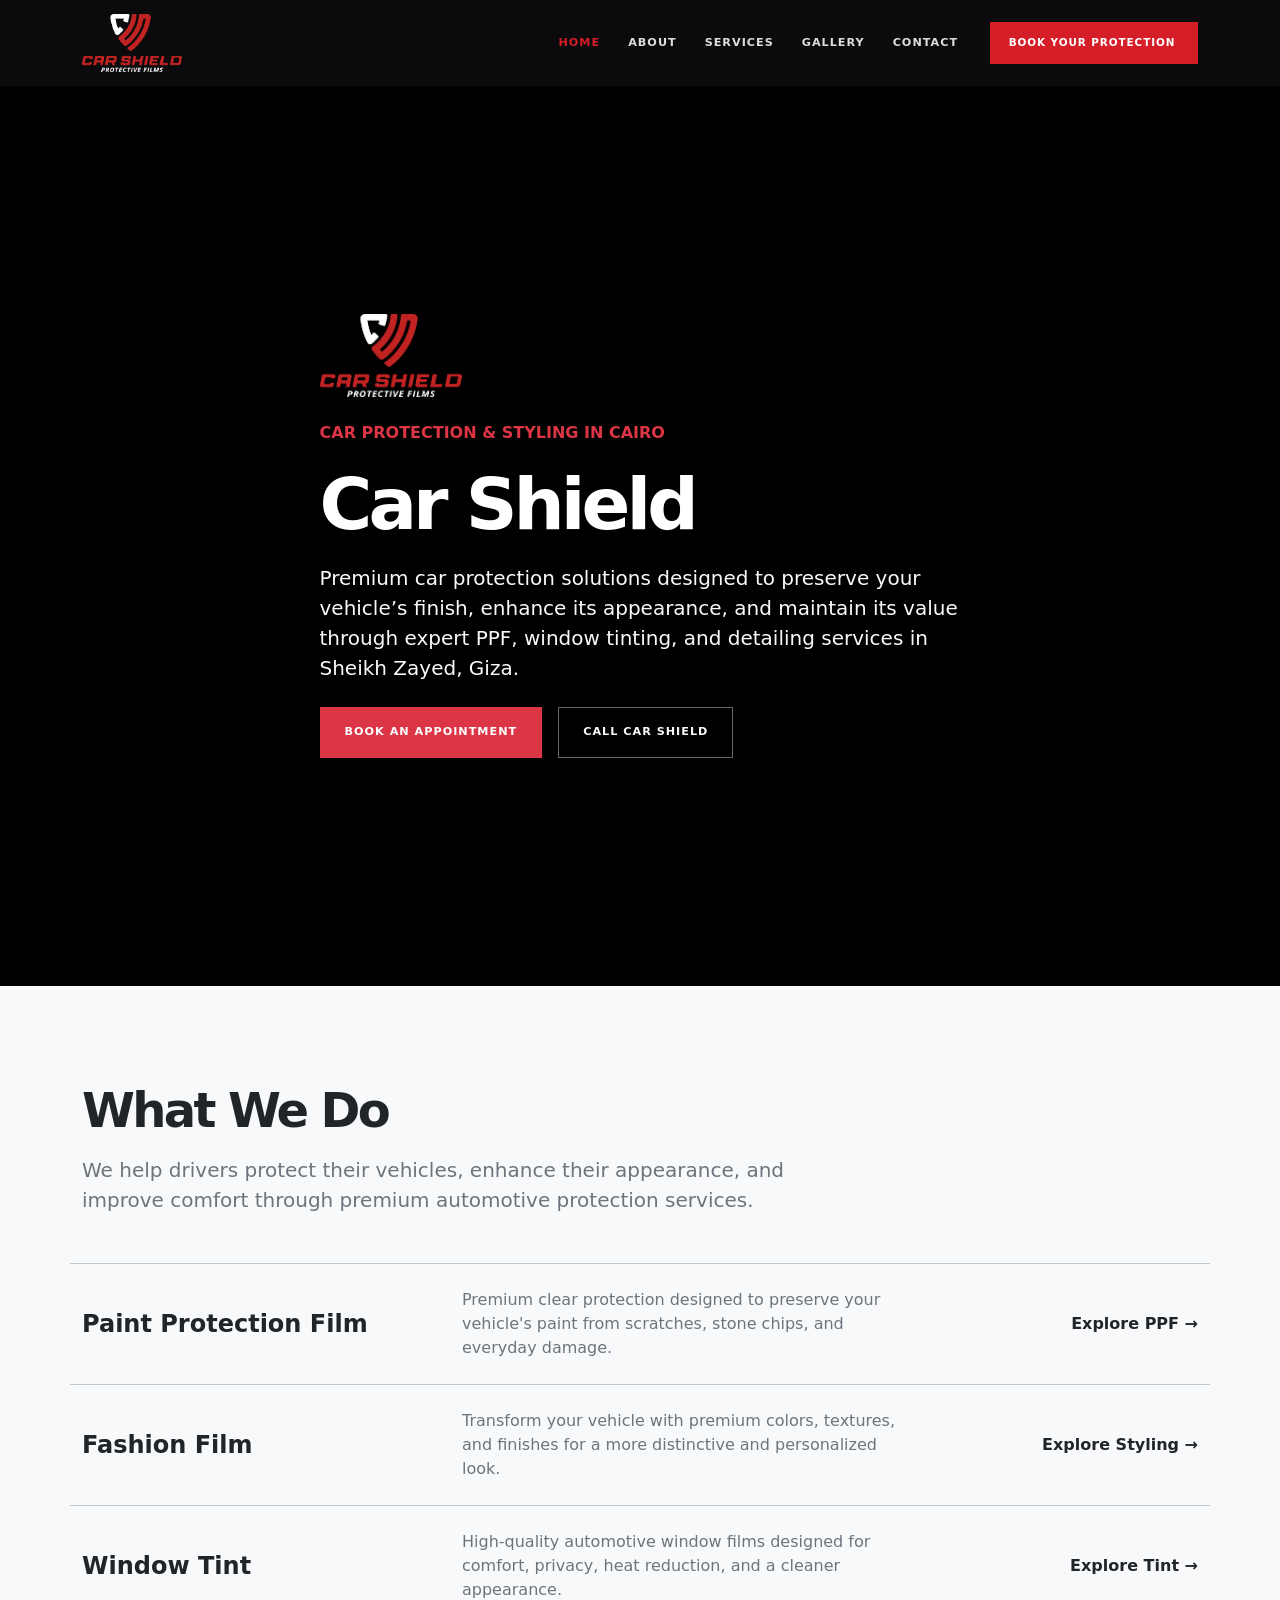
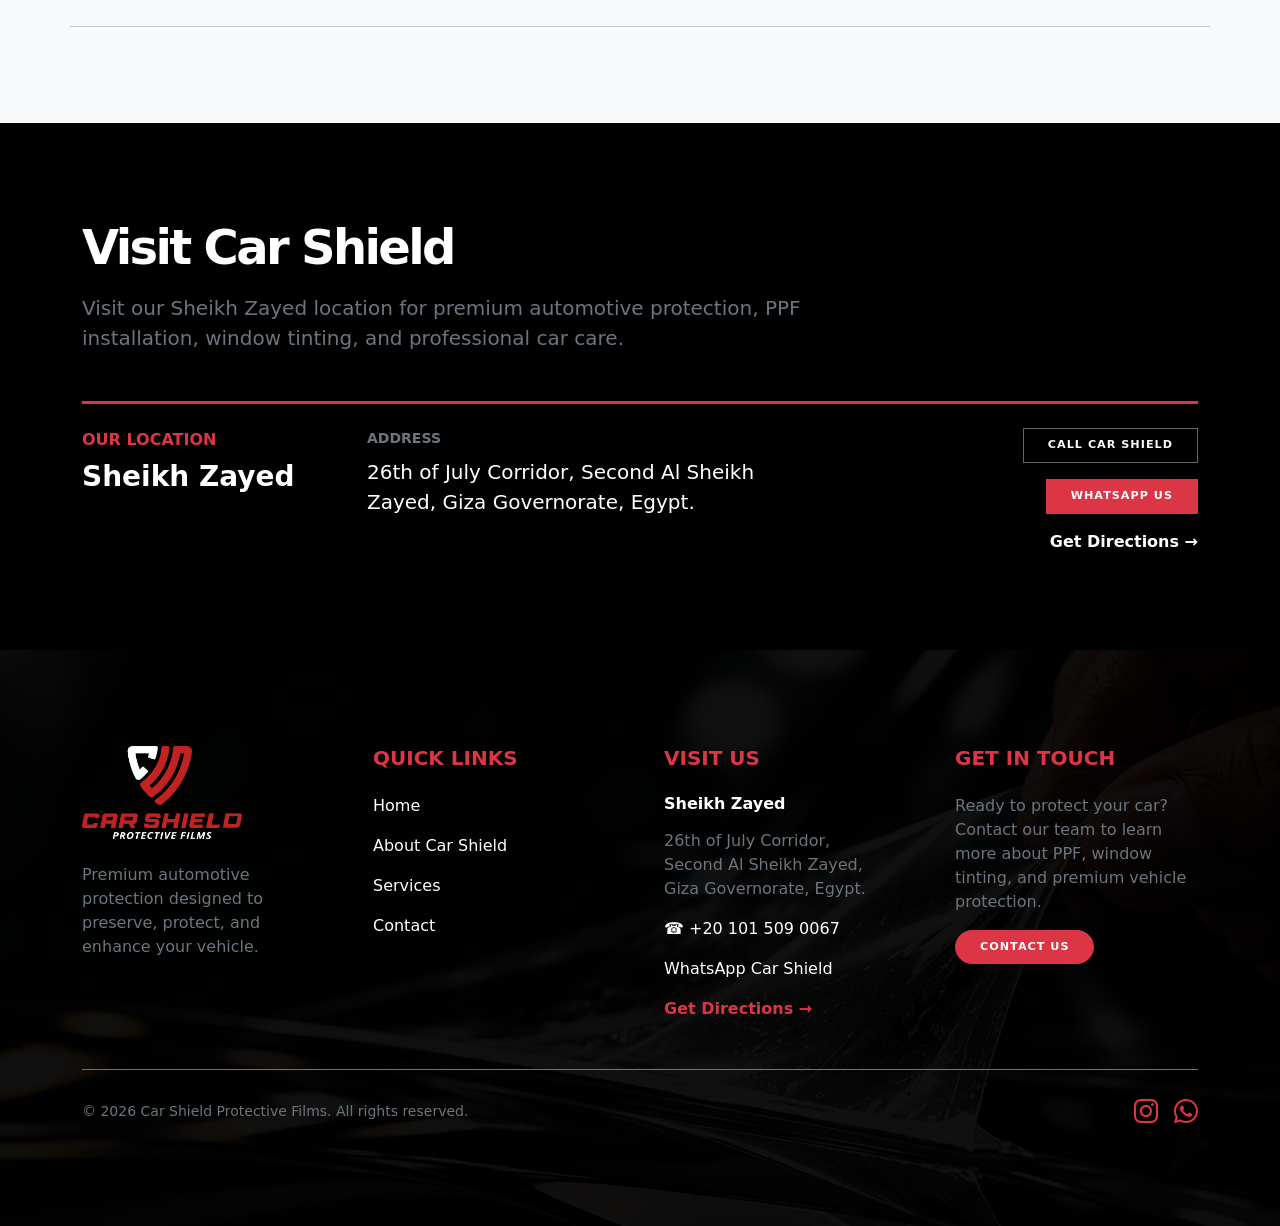
==== About.html @ 003d4e94 "nav bar edit" ====
<!doctype html>
<html lang="en">

<head>
  <meta charset="UTF-8" />
  <meta name="viewport" content="width=device-width, initial-scale=1.0" />
  <title>Document</title>
  <link href="https://cdn.jsdelivr.net/npm/bootstrap@5.3.8/dist/css/bootstrap.min.css" rel="stylesheet"
    integrity="sha384-sRIl4kxILFvY47J16cr9ZwB07vP4J8+LH7qKQnuqkuIAvNWLzeN8tE5YBujZqJLB" crossorigin="anonymous" />
  <link rel="stylesheet" href="https://cdn.jsdelivr.net/npm/bootstrap-icons@1.11.3/font/bootstrap-icons.min.css" />
  <link rel="stylesheet" href="index.css" />
</head>

<body id="top">
  <header id="siteHeader" class="site-header sticky-top">
    <nav class="navbar navbar-expand-lg navbar-dark" data-bs-theme="dark">
      <div class="container">
        <a class="navbar-brand" href="./index.html"><img src="./assets/Logo/Vertical/PNG/Logo Main Color 1200px.png"
            alt="Car Shield" /></a>
        <button class="navbar-toggler border-0 shadow-none" type="button" data-bs-toggle="collapse"
          data-bs-target="#nav">
          <span class="navbar-toggler-icon"></span>
        </button>
        <div class="collapse navbar-collapse" id="nav">
          <ul class="navbar-nav ms-auto align-items-lg-center gap-lg-1">
            <li class="nav-item">
              <a class="nav-link active" href="./index.html">Home</a>
            </li>
            <li class="nav-item">
              <a class="nav-link" href="./About.html">About</a>
            </li>
            <li class="nav-item">
              <a class="nav-link" href="./services.html">Services</a>
            </li>
            <li class="nav-item">
              <a class="nav-link" href="./gallery.html">Gallery</a>
            </li>
            <li class="nav-item">
              <a class="nav-link" href="./contact.html">Contact</a>
            </li>
            <li class="nav-item ms-lg-3 mt-3 mt-lg-0">
              <a class="btn btn-brand btn-sm" href="#contact">Book Your Protection
                <i class="fa-solid fa-arrow-right ms-1"></i></a>
            </li>
          </ul>
        </div>
      </div>
    </nav>
  </header>
  <section class="bg-black text-white min-vh-100 d-flex align-items-center py-5">
    <div class="container py-5">
      <div class="row justify-content-center">
        <div class="col-12 col-md-10 col-lg-8 col-xl-7">
          <!-- Logo -->
          <div class="row mb-4">
            <div class="col-5 col-sm-4 col-md-3">
              <img src="./assets/Logo/Vertical/PNG/Logo Main Color 1200px.png" alt="Car Shield Logo"
                class="img-fluid" />
            </div>
          </div>

          <!-- Small Title -->
          <p class="text-danger fw-bold text-uppercase mb-3">
            Car Protection & Styling in Cairo
          </p>

          <!-- Main Title -->
          <h1 class="display-2 fw-bold mb-3">Car Shield</h1>

          <!-- Description -->
          <p class="fs-5 text-light mb-4">
            Premium car protection solutions designed to preserve your
            vehicle’s finish, enhance its appearance, and maintain its value
            through expert PPF, window tinting, and detailing services in
            Sheikh Zayed, Giza.
          </p>

          <!-- Buttons -->
          <div class="d-flex flex-column flex-sm-row gap-3">
            <a href="#contact" class="btn btn-danger btn-lg fw-bold px-4 py-3">
              Book an appointment
            </a>

            <a href="tel:+201015090067" class="btn btn-outline-light btn-lg fw-bold px-4 py-3">
              Call Car Shield
            </a>
          </div>
        </div>
      </div>
    </div>
  </section>
  <section id="services" class="bg-light text-dark py-5">
    <div class="container py-5">
      <!-- Section Heading -->
      <div class="row mb-5">
        <div class="col-lg-8">
          <h2 class="display-5 fw-semibold mb-3">What We Do</h2>

          <p class="fs-5 text-secondary mb-0">
            We help drivers protect their vehicles, enhance their appearance,
            and improve comfort through premium automotive protection
            services.
          </p>
        </div>
      </div>

      <!-- Paint Protection Film -->
      <div class="row align-items-center py-4 border-top border-secondary-subtle">
        <div class="col-md-4 mb-3 mb-md-0">
          <h4 class="fw-bold mb-0">Paint Protection Film</h4>
        </div>

        <div class="col-md-5 mb-3 mb-md-0">
          <p class="text-secondary mb-0">
            Premium clear protection designed to preserve your vehicle's paint
            from scratches, stone chips, and everyday damage.
          </p>
        </div>

        <div class="col-md-3 text-md-end">
          <a href="#ppf" class="text-dark fw-bold text-decoration-none">
            Explore PPF →
          </a>
        </div>
      </div>

      <!-- Fashion Film -->
      <div class="row align-items-center py-4 border-top border-secondary-subtle">
        <div class="col-md-4 mb-3 mb-md-0">
          <h4 class="fw-bold mb-0">Fashion Film</h4>
        </div>

        <div class="col-md-5 mb-3 mb-md-0">
          <p class="text-secondary mb-0">
            Transform your vehicle with premium colors, textures, and finishes
            for a more distinctive and personalized look.
          </p>
        </div>

        <div class="col-md-3 text-md-end">
          <a href="#fashion-film" class="text-dark fw-bold text-decoration-none">
            Explore Styling →
          </a>
        </div>
      </div>

      <!-- Window Tint -->
      <div class="row align-items-center py-4 border-top border-bottom border-secondary-subtle">
        <div class="col-md-4 mb-3 mb-md-0">
          <h4 class="fw-bold mb-0">Window Tint</h4>
        </div>

        <div class="col-md-5 mb-3 mb-md-0">
          <p class="text-secondary mb-0">
            High-quality automotive window films designed for comfort,
            privacy, heat reduction, and a cleaner appearance.
          </p>
        </div>

        <div class="col-md-3 text-md-end">
          <a href="#window-tint" class="text-dark fw-bold text-decoration-none">
            Explore Tint →
          </a>
        </div>
      </div>
    </div>
  </section>
  <section id="contact" class="bg-black text-white py-5">
    <div class="container py-5">
      <!-- Heading -->
      <div class="row mb-5">
        <div class="col-lg-8">
          <h2 class="display-5 fw-semibold mb-3">Visit Car Shield</h2>

          <p class="fs-5 text-secondary mb-0">
            Visit our Sheikh Zayed location for premium automotive protection,
            PPF installation, window tinting, and professional car care.
          </p>
        </div>
      </div>

      <!-- Branch -->
      <div class="row">
        <div class="col-12">
          <div class="border-top border-danger border-3 pt-4">
            <div class="row align-items-start">
              <!-- Branch Name -->
              <div class="col-lg-3 mb-4 mb-lg-0">
                <p class="text-danger fw-bold text-uppercase mb-2">
                  Our Location
                </p>

                <h3 class="fw-semibold">Sheikh Zayed</h3>
              </div>

              <!-- Address -->
              <div class="col-lg-5 mb-4 mb-lg-0">
                <p class="text-secondary text-uppercase fw-bold small mb-2">
                  Address
                </p>

                <p class="fs-5 mb-0">
                  26th of July Corridor, Second Al Sheikh Zayed, Giza
                  Governorate, Egypt.
                </p>
              </div>

              <!-- Contact -->
              <div class="col-lg-4">
                <div class="d-flex flex-column align-items-start align-items-lg-end gap-3">
                  <!-- Call -->
                  <a href="tel:+201015090067" class="btn btn-outline-light rounded-0 px-4 py-2">
                    Call Car Shield
                  </a>

                  <!-- WhatsApp -->
                  <a href="https://wa.me/201015090067" target="_blank" rel="noopener"
                    class="btn btn-danger rounded-0 px-4 py-2">
                    WhatsApp Us
                  </a>

                  <!-- Directions -->
                  <a href="https://www.google.com/maps/search/?api=1&query=Car+Shield+Sheikh+Zayed+Giza" target="_blank"
                    rel="noopener" class="text-white fw-semibold text-decoration-none">
                    Get Directions →
                  </a>
                </div>
              </div>
            </div>
          </div>
        </div>
      </div>
    </div>
  </section>
  <script src="https://cdn.jsdelivr.net/npm/bootstrap@5.3.8/dist/js/bootstrap.bundle.min.js"
    integrity="sha384-FKyoEForCGlyvwx9Hj09JcYn3nv7wiPVlz7YYwJrWVcXK/BmnVDxM+D2scQbITxI"
    crossorigin="anonymous"></script>
  <footer class="bg-black text-white position-relative overflow-hidden py-5">
    <!-- Background image -->
    <img src="./assets/workFilm.png" alt=""
      class="position-absolute top-0 start-0 w-100 h-100 object-fit-cover opacity-25 z-0" />

    <!-- Dark overlay -->
    <div class="position-absolute top-0 start-0 w-100 h-100 bg-black opacity-75 z-1"></div>

    <div class="container position-relative z-2 py-5">
      <div class="row g-5">
        <!-- Logo -->
        <div class="col-lg-3">
          <img src="./assets/Logo/Vertical/PNG/Logo Main Color 1200px.png" alt="Car Shield" class="img-fluid mb-4"
            width="160" />

          <p class="text-secondary">
            Premium automotive protection designed to preserve, protect, and
            enhance your vehicle.
          </p>
        </div>

        <!-- Quick Links -->
        <div class="col-6 col-lg-3">
          <h5 class="text-danger fw-bold text-uppercase mb-4">Quick Links</h5>

          <div class="d-flex flex-column gap-3">
            <a href="./index.html" class="text-white text-decoration-none">
              Home
            </a>

            <a href="./About.html" class="text-white text-decoration-none">
              About Car Shield
            </a>

            <a href="./services.html" class="text-white text-decoration-none">
              Services
            </a>

            <!-- <a href="#work" class="text-white text-decoration-none">
                Our Work
              </a> -->

            <a href="./contact.html " class="text-white text-decoration-none">
              Contact
            </a>
          </div>
        </div>

        <!-- Branch -->
        <div class="col-6 col-lg-3">
          <h5 class="text-danger fw-bold text-uppercase mb-4">Visit Us</h5>

          <h6 class="fw-bold mb-3">Sheikh Zayed</h6>

          <p class="text-secondary mb-3">
            26th of July Corridor,<br />
            Second Al Sheikh Zayed,<br />
            Giza Governorate, Egypt.
          </p>

          <!-- Call -->
          <a href="tel:+201015090067" class="d-block text-white text-decoration-none mb-3">
            ☎ +20 101 509 0067
          </a>

          <!-- WhatsApp -->
          <a href="https://wa.me/201015090067" target="_blank" rel="noopener"
            class="d-block text-white text-decoration-none mb-3">
            WhatsApp Car Shield
          </a>

          <!-- Directions -->
          <a href="https://www.google.com/maps/search/?api=1&query=Car+Shield+Sheikh+Zayed+Giza" target="_blank"
            rel="noopener" class="text-danger fw-semibold text-decoration-none">
            Get Directions →
          </a>
        </div>

        <!-- Contact -->
        <div class="col-lg-3">
          <h5 class="text-danger fw-bold text-uppercase mb-4">
            Get in Touch
          </h5>

          <p class="text-secondary">
            Ready to protect your car? Contact our team to learn more about
            PPF, window tinting, and premium vehicle protection.
          </p>

          <a href="https://wa.me/201015090067" target="_blank" rel="noopener"
            class="btn btn-danger rounded-pill px-4 py-2 fw-semibold">
            Contact Us
          </a>
        </div>
      </div>

      <!-- Bottom -->
      <div
        class="d-flex flex-column flex-md-row justify-content-between align-items-md-center gap-4 border-top border-secondary mt-5 pt-4">
        <p class="text-secondary mb-0 small">
          © 2026 Car Shield Protective Films. All rights reserved.
        </p>

        <div class="d-flex align-items-center gap-3">
          <!-- Instagram -->
          <a href="https://www.instagram.com/carshield.ppf/" target="_blank" rel="noopener" class="text-danger fs-4"
            aria-label="Car Shield Instagram">
            <i class="bi bi-instagram"></i>
          </a>

          <!-- WhatsApp -->
          <a href="https://wa.me/201015090067" target="_blank" rel="noopener" class="text-danger fs-4"
            aria-label="Car Shield WhatsApp">
            <i class="bi bi-whatsapp"></i>
          </a>
        </div>
      </div>
    </div>
  </footer>
</body>

</html>
---- index.css ----
/* CarShield - Fully Nested Native CSS
   Related child selectors, states, and responsive overrides are nested
   while keeping standalone classes top-level to preserve behavior. */

:root {
  --black: #0b0b0d;
  --ink: #131316;
  --panel: #1b1b1f;
  --red: #d51e28;
  --white: #f7f7f5;
  --muted: #aaa9ad;
  font-family: Montserrat, sans-serif;
}

* {
  box-sizing: border-box;
}

html {
  scroll-behavior: smooth;
}

body {
  background: var(--black);
  color: var(--white);
  overflow-x: hidden;
}

h1,
h2,
h3,
p {
  margin-top: 0;
}

h1,
h2 {
  font-weight: 800;
  letter-spacing: -.055em;
}

h2 {
  font-size: clamp(2.4rem, 4vw, 4.3rem);
  line-height: .98;
}

a {
  text-decoration: none;
}

/* =========================
   Navbar
========================= */
.navbar {
  padding: 1.2rem 0;
  background: linear-gradient(180deg, rgba(0, 0, 0, .72), transparent);

  @media (max-width: 991px) {
    background: #0b0b0de8;
  }
}

.navbar-brand,
.footer-logo {
  img {
    width: 142px;
    height: auto;
  }
}

.nav-link {
  color: #ddd !important;
  font-size: .74rem;
  text-transform: uppercase;
  letter-spacing: .1em;
  font-weight: 700;
  padding: .65rem .85rem !important;

  &:hover,
  &.active {
    color: var(--red) !important;
  }
}

/* =========================
   Premium Compact Navbar
========================= */

.site-header {
  background: #0b0b0d;
  z-index: 1030;
  transition: background 0.35s ease,
              box-shadow 0.35s ease;
}

.site-header .navbar {
  padding: 0.55rem 0;
  background: transparent;
  transition: padding 0.35s ease;
}

/* Navbar Logo Only */
.site-header .navbar-brand img {
  width: 100px;
  height: auto;
  display: block;
  transition: width 0.35s ease;
}

/* Footer Logo */
.footer-logo img {
  width: 142px;
  height: auto;
}

/* Navigation */
.site-header .nav-link {
  color: #ddd !important;
  font-size: 0.7rem;
  font-weight: 700;
  letter-spacing: 0.09em;
  text-transform: uppercase;
  padding: 0.55rem 0.75rem !important;
  transition: color 0.25s ease;
}

.site-header .nav-link:hover,
.site-header .nav-link.active {
  color: var(--red) !important;
}

/* Navbar Button */
.site-header .btn-brand {
  padding: 0.75rem 1.1rem;
  font-size: 0.65rem;
  transition: background 0.3s ease,
              transform 0.3s ease;
}

.site-header .btn-brand:hover {
  transform: translateY(-2px);
}

/* Scrolled Header */
.site-header.scrolled {
  background: rgba(11, 11, 13, 0.94);
  backdrop-filter: blur(14px);
  -webkit-backdrop-filter: blur(14px);
  box-shadow: 0 8px 25px rgba(0, 0, 0, 0.35);
}

.site-header.scrolled .navbar {
  padding: 0.3rem 0;
}

.site-header.scrolled .navbar-brand img {
  width: 80px;
}

/* Mobile */
@media (max-width: 991px) {
  .site-header .navbar {
    padding: 0.5rem 0;
  }

  .site-header .navbar-brand img {
    width: 85px;
  }

  .site-header .navbar-collapse {
    padding: 1rem 0;
  }

  .site-header.scrolled .navbar-brand img {
    width: 75px;
  }
}

@media (prefers-reduced-motion: reduce) {
  .site-header,
  .site-header .navbar,
  .site-header .navbar-brand img,
  .site-header .nav-link,
  .site-header .btn-brand {
    transition: none;
  }
}


/* =========================
   Buttons
========================= */
.btn {
  border-radius: 0;
  text-transform: uppercase;
  letter-spacing: .09em;
  font-size: .7rem;
  font-weight: 800;
  padding: .95rem 1.3rem;
}

.btn-brand {
  background: var(--red);
  color: #fff;
  border: 1px solid var(--red);

  &:hover {
    background: #ef2b35;
    border-color: #ef2b35;
    color: #fff;
  }
}

.btn-outline-light {
  border-color: #666;
}

/* =========================
   Shared section styles
========================= */
.section-pad {
  padding: 8rem 0;

  @media (max-width: 991px) {
    padding: 5rem 0;
  }
}

.eyebrow {
  font-size: .67rem;
  letter-spacing: .18em;
  font-weight: 800;
  text-transform: uppercase;
  color: var(--red);
  display: flex;
  align-items: center;
  gap: .65rem;

  span {
    display: inline-block;
    width: 27px;
    height: 1px;
    background: var(--red);
  }
}

.body-copy,
.section-heading>p {
  color: var(--muted);
  line-height: 1.8;
  font-size: .94rem;
}

.section-dark {
  background: #131316;
}

.section-heading {
  max-width: 620px;
}

.text-link {
  color: var(--red);
  font-size: .7rem;
  text-transform: uppercase;
  letter-spacing: .1em;
  font-weight: 800;
}

/* =========================
   Hero
========================= */
.hero {
  height: min(850px, 100vh);
  min-height: 650px;
  position: relative;
  isolation: isolate;
  background: radial-gradient(ellipse at 74% 48%, #341216 0, #131315 37%, #09090a 72%);
  overflow: hidden;

  &::after {
    content: "";
    position: absolute;
    right: -7%;
    bottom: 10%;
    width: 70%;
    height: 36%;
    border-radius: 48% 52% 12% 14%;
    background: linear-gradient(165deg, transparent 10%, #202025 11% 14%, #080809 15% 40%, #3d1115 41% 44%, #0b0b0c 45%);
    transform: skewX(-8deg);
    z-index: -1;
    box-shadow: 0 30px 75px #000;
  }

  h1 {
    font-size: clamp(3.6rem, 7vw, 7.5rem);
    line-height: .9;
    max-width: 820px;

    em {
      font-family: 'Playfair Display', serif;
      font-weight: 600;
      color: var(--red);
    }

    @media (max-width: 575px) {
      font-size: 3.4rem;
    }
  }

  @media (max-width: 991px) {
    min-height: 690px;
  }
}

.hero-grid {
  position: absolute;
  inset: 0;
  z-index: -2;
  opacity: .22;
  background-image:
    linear-gradient(#333 1px, transparent 1px),
    linear-gradient(90deg, #333 1px, transparent 1px);
  background-size: 70px 70px;
  mask-image: linear-gradient(90deg, #000, transparent 75%);
}

.hero-glow {
  position: absolute;
  width: 600px;
  height: 600px;
  border: 1px solid #612328;
  border-radius: 50%;
  right: 9%;
  top: 14%;
  z-index: -1;
  box-shadow: 0 0 150px #4a131950;
}

.hero-copy {
  max-width: 540px;
  color: #bbb;
  line-height: 1.75;
  font-size: 1rem;
  margin: 1.8rem 0;
}

.hero-proof {
  margin-top: 4.5rem;
  color: #aaa;
  font-size: .65rem;
  letter-spacing: .05em;
  text-transform: uppercase;

  b {
    color: #fff;
    font-size: 1rem;
    margin-right: .25rem;
  }

  @media (max-width: 575px) {
    margin-top: 3rem;
    gap: 1rem !important;

    span {
      width: 100%;
    }
  }
}

.scroll-note {
  position: absolute;
  bottom: 2.5rem;
  left: 5%;
  font-size: .56rem;
  letter-spacing: .18em;
  color: #aaa;
  display: flex;
  align-items: center;
  gap: .8rem;

  span {
    height: 1px;
    width: 40px;
    background: var(--red);
  }

  @media (max-width: 575px) {
    display: none;
  }
}

/* =========================
   About
========================= */
.about {
  background: #f3f1ed;
  color: #141416;

  .body-copy {
    color: #5e5d61;
  }
}

.about-visual {
  height: 450px;
  position: relative;
  overflow: hidden;
  background: linear-gradient(135deg, #2d2d32, #0e0e10 60%);
  box-shadow: 25px 25px 0 var(--red);

  img {
    display: block;
    width: 100%;
    height: 100%;
    object-fit: cover;
    object-position: center 65%;
  }

  &::before,
  &::after {
    content: none !important;
    display: none !important;
    background: none !important;
  }

  @media (max-width: 991px) {
    height: 370px;
  }

  @media (max-width: 575px) {
    height: 290px;
    box-shadow: 12px 12px 0 var(--red);
  }
}

.visual-car {
  position: absolute;
  width: 90%;
  height: 31%;
  bottom: 19%;
  left: 4%;
  border-radius: 55% 50% 20% 24%;
  box-shadow: inset 0 15px 10px #fff2;
}

.quality-card {
  position: absolute;
  right: 1.8rem;
  top: 1.8rem;
  color: white;
  display: flex;
  gap: .75rem;
  align-items: center;
  text-transform: uppercase;
  font-size: .64rem;
  letter-spacing: .1em;

  i {
    font-size: 2rem;
    color: var(--red);
  }

  b {
    font-size: .95rem;
  }
}

.check {
  font-weight: 700;
  font-size: .78rem;

  i {
    color: var(--red);
    margin-right: .45rem;
  }
}

/* =========================
   Services
========================= */
.service-card {
  height: 100%;
  background: #1b1b1f;
  padding: 2rem 1.7rem;
  position: relative;
  border-bottom: 2px solid transparent;
  transition: .3s;

  &:hover {
    transform: translateY(-7px);
    border-color: var(--red);
    background: #202025;
  }

  >i {
    color: var(--red);
    font-size: 1.7rem;
    margin-bottom: 2.7rem;
  }

  h3 {
    font-size: 1.1rem;
    font-weight: 800;
  }

  p {
    color: #aaa;
    font-size: .8rem;
    line-height: 1.75;
  }

  a {
    font-size: .64rem;
    color: #fff;
    text-transform: uppercase;
    letter-spacing: .08em;
    font-weight: 700;

    i {
      color: var(--red);
      margin-left: .35rem;
    }
  }
}

.service-number {
  position: absolute;
  right: 1.4rem;
  top: 1.4rem;
  color: #5c5b60;
  font-size: .65rem;
  letter-spacing: .1em;
}

/* =========================
   Gallery
========================= */
.gallery-grid {
  display: grid;
  grid-template-columns: repeat(12, 1fr);
  grid-auto-rows: 150px;
  gap: 1rem;

  @media (max-width: 991px) {
    grid-auto-rows: 110px;
  }

  @media (max-width: 575px) {
    gap: .6rem;
    grid-auto-rows: 85px;
  }
}

.gallery-item {
  position: relative;
  overflow: hidden;
  background-color: #25252a;
  background-size: cover;
  background-position: center;
  background-repeat: no-repeat;
  transition: .3s;

  &::before {
    content: "";
    position: absolute;
    inset: -15%;
    background:
      linear-gradient(140deg, transparent 35%, #fff2 36% 39%, transparent 40%),
      radial-gradient(ellipse at 70% 70%, #d41f2845, transparent 42%);
    transform: rotate(-8deg);
    transition: .5s;
  }

  &:hover::before {
    transform: scale(1.15) rotate(-8deg);
  }

  >.gallery-content {
    position: absolute;
    inset: auto 1.2rem 1rem;
    z-index: 10;
  }

  img {
    width: 100%;
    height: 100%;
    object-fit: cover;
    object-position: center;
    display: block;
  }

  span {
    font-size: .55rem;
    letter-spacing: .13em;
    color: #ccc;
  }

  h3 {
    font-size: 1rem;
    margin: 0;
    font-weight: 700;
  }
}

.gallery-a {
  grid-column: span 7;
  grid-row: span 4;
  position: relative;
  overflow: hidden;

  .carousel-inner {
    position: relative !important;
    inset: auto !important;
    width: 100%;
    height: 100%;
  }

  .carousel-item {
    width: 100%;
    height: 100%;

    img {
      width: 100%;
      height: 100%;
      object-fit: cover;
      object-position: center;
    }
  }

  .carousel-control-prev,
  .carousel-control-next {
    z-index: 5;
  }

  @media (max-width: 575px) {
    grid-column: span 12;
  }
}

.gallery-b {
  grid-column: span 5;
  grid-row: span 2;
  background-image: linear-gradient(135deg, #0a1119, #31373b 55%, #ad1d26);

  @media (max-width: 575px) {
    grid-column: span 6;
    grid-row: span 2;
  }
}

.gallery-c {
  grid-column: span 5;
  grid-row: span 2;
  background-image: linear-gradient(135deg, #372825, #151518 50%, #030303);

  @media (max-width: 575px) {
    grid-column: span 6;
    grid-row: span 2;
  }
}

.gallery-d {
  grid-column: span 7;
  grid-row: span 1;
  background-image: linear-gradient(135deg, #101820, #111113 57%, #562126);

  @media (max-width: 575px) {
    grid-column: span 12;
  }
}

.gallery-note {
  font-size: .7rem;
  color: #777;
}

.carousel-indicators {
  button {
    width: 22px !important;
    height: 2px !important;
    background: var(--red) !important;
  }
}

/* =========================
   Process
========================= */
.process {
  background: var(--red);

  .eyebrow {
    color: #fff;

    span {
      background: #fff;
    }
  }

  .body-copy {
    color: #ffe8e8;
  }
}

.process-list {
  >div {
    border-bottom: 1px solid #ffffff75;
    padding: 1.05rem 0;
    display: flex;
    align-items: center;
    gap: 1.1rem;
  }

  b {
    font-size: .7rem;
  }

  span {
    font-size: 1rem;
    font-weight: 700;
  }

  i {
    margin-left: auto;
  }
}

/* =========================
   Testimonials
========================= */
.testimonials {
  background: #eeeae3;
  color: #151518;
}

.review {
  max-width: 850px;

  blockquote {
    font-family: 'Playfair Display', serif;
    font-style: italic;
    font-size: clamp(1.6rem, 3vw, 2.8rem);
    line-height: 1.25;
  }

  p {
    font-size: .75rem;
    text-transform: uppercase;
    letter-spacing: .1em;
    margin-top: 1.7rem;
  }

  span {
    color: var(--red);
    margin: 0 .5rem;
  }
}

.stars {
  color: var(--red);
  letter-spacing: .25em;
  font-size: .85rem;
  margin-bottom: 1.4rem;
}

/* =========================
   Contact
========================= */
.contact {
  background: linear-gradient(130deg, #151518, #0b0b0d);

  h2 {
    max-width: 500px;
  }
}

.contact-detail {
  display: flex;
  align-items: center;
  gap: 1rem;
  margin-top: 1.6rem;
  color: #999;
  font-size: .75rem;

  i {
    color: var(--red);
    font-size: 1.5rem;
    width: 25px;
  }

  b {
    color: white;
    font-size: .88rem;
  }
}

.contact-form {
  background: #1b1b1f;
  padding: 2rem;

  label {
    color: #aaa;
    text-transform: uppercase;
    letter-spacing: .1em;
    font-size: .62rem;
    font-weight: 700;
    margin-bottom: .4rem;
  }

  @media (max-width: 575px) {
    padding: 1.3rem;
  }
}

.form-control,
.form-select {
  background: #111114;
  border: 1px solid #3a393e;
  border-radius: 0;
  color: white;
  padding: .8rem;
  font-size: .8rem;

  &:focus {
    background: #111114;
    color: white;
    border-color: var(--red);
    box-shadow: none;
  }
}

.form-select {
  color: #aaa;
}

/* =========================
   Footer
========================= */
footer {
  background: #070708;
  padding: 3rem 0 1.4rem;
}

.footer-top {
  display: flex;
  align-items: center;
  justify-content: space-between;
  gap: 2rem;
  padding-bottom: 2.5rem;

  @media (max-width: 575px) {
    align-items: flex-start;
    flex-direction: column;
    gap: 1.2rem;
  }
}

.footer-links {
  display: flex;
  gap: 1.5rem;

  a {
    color: #999;
    font-size: .65rem;
    text-transform: uppercase;
    letter-spacing: .08em;

    &:hover {
      color: var(--red);
    }
  }

  @media (max-width: 575px) {
    flex-wrap: wrap;
    gap: .8rem 1rem;
  }
}

.social {
  display: flex;
  gap: .6rem;

  a {
    display: grid;
    place-items: center;
    width: 29px;
    height: 29px;
    border: 1px solid #444;
    color: #fff;
    font-size: .75rem;

    &:hover {
      background: var(--red);
      border-color: var(--red);
    }
  }
}

.footer-bottom {
  color: #999;
  font-size: .65rem;
  text-transform: uppercase;
  letter-spacing: .08em;
  border-top: 1px solid #29292c;
  padding-top: 1.4rem;
  display: flex;
  justify-content: space-between;

  @media (max-width: 575px) {
    align-items: flex-start;
    flex-direction: column;
    gap: 1.2rem;
  }
}

/* :root {

  --black: #0b0b0d;

  --ink: #131316;

  --panel: #1b1b1f;

  --red: #d51e28;

  --white: #f7f7f5;

  --muted: #aaa9ad;

  font-family: Montserrat, sans-serif
}

* {

  box-sizing: border-box
}

html {

  scroll-behavior: smooth
}

body {

  background: var(--black);

  color: var(--white);

  overflow-x: hidden
}

h1,

h2,

h3,

p {

  margin-top: 0
}

h1,

h2 {

  font-weight: 800;

  letter-spacing: -.055em
}

h2 {

  font-size: clamp(2.4rem, 4vw, 4.3rem);

  line-height: .98
}

a {

  text-decoration: none
}

.navbar {

  padding: 1.2rem 0;

  background: linear-gradient(180deg, rgba(0, 0, 0, .72), transparent)
}

.navbar-brand img,

.footer-logo img {

  width: 142px;

  height: auto
}

.nav-link {

  color: #ddd !important;

  font-size: .74rem;

  text-transform: uppercase;

  letter-spacing: .1em;

  font-weight: 700;

  padding: .65rem .85rem !important
}

.nav-link:hover,

.nav-link.active {

  color: var(--red) !important
}

.btn {

  border-radius: 0;

  text-transform: uppercase;

  letter-spacing: .09em;

  font-size: .7rem;

  font-weight: 800;

  padding: .95rem 1.3rem
}

.btn-brand {

  background: var(--red);

  color: #fff;

  border: 1px solid var(--red)
}

.btn-brand:hover {

  background: #ef2b35;

  border-color: #ef2b35;

  color: #fff
}

.btn-outline-light {

  border-color: #666
}

.section-pad {

  padding: 8rem 0
}

.eyebrow {

  font-size: .67rem;

  letter-spacing: .18em;

  font-weight: 800;

  text-transform: uppercase;

  color: var(--red);

  display: flex;

  align-items: center;

  gap: .65rem
}

.eyebrow span {

  display: inline-block;

  width: 27px;

  height: 1px;

  background: var(--red)
}

.body-copy,

.section-heading>p {

  color: var(--muted);

  line-height: 1.8;

  font-size: .94rem
}

.hero {

  height: min(850px, 100vh);

  min-height: 650px;

  position: relative;

  isolation: isolate;

  background: radial-gradient(ellipse at 74% 48%, #341216 0, #131315 37%, #09090a 72%);

  overflow: hidden
}

.hero:after {

  content: "";

  position: absolute;

  right: -7%;

  bottom: 10%;

  width: 70%;

  height: 36%;

  border-radius: 48% 52% 12% 14%;

  background: linear-gradient(165deg, transparent 10%, #202025 11% 14%, #080809 15% 40%, #3d1115 41% 44%, #0b0b0c 45%);

  transform: skewX(-8deg);

  z-index: -1;

  box-shadow: 0 30px 75px #000
}

.hero-grid {

  position: absolute;

  inset: 0;

  z-index: -2;

  opacity: .22;

  background-image: linear-gradient(#333 1px, transparent 1px), linear-gradient(90deg, #333 1px, transparent 1px);

  background-size: 70px 70px;

  mask-image: linear-gradient(90deg, #000, transparent 75%)
}

.hero-glow {

  position: absolute;

  width: 600px;

  height: 600px;

  border: 1px solid #612328;

  border-radius: 50%;

  right: 9%;

  top: 14%;

  z-index: -1;

  box-shadow: 0 0 150px #4a131950
}

.hero h1 {

  font-size: clamp(3.6rem, 7vw, 7.5rem);

  line-height: .9;

  max-width: 820px
}

.hero h1 em {

  font-family: 'Playfair Display', serif;

  font-weight: 600;

  color: var(--red)
}

.hero-copy {

  max-width: 540px;

  color: #bbb;

  line-height: 1.75;

  font-size: 1rem;

  margin: 1.8rem 0
}

.hero-proof {

  margin-top: 4.5rem;

  color: #aaa;

  font-size: .65rem;

  letter-spacing: .05em;

  text-transform: uppercase
}

.hero-proof b {

  color: #fff;

  font-size: 1rem;

  margin-right: .25rem
}

.scroll-note {

  position: absolute;

  bottom: 2.5rem;

  left: 5%;

  font-size: .56rem;

  letter-spacing: .18em;

  color: #aaa;

  display: flex;

  align-items: center;

  gap: .8rem
}

.scroll-note span {

  height: 1px;

  width: 40px;

  background: var(--red)
}

.about {

  background: #f3f1ed;

  color: #141416
}

.about .body-copy {

  color: #5e5d61
}

.about-visual {

  height: 450px;

  position: relative;

  overflow: hidden;

  background: linear-gradient(135deg, #2d2d32, #0e0e10 60%);

  box-shadow: 25px 25px 0 var(--red);

}

.about-visual img {

  display: block;

  width: 100%;

  height: 100%;

  object-fit: cover;

  object-position: center 65%;

}

.about-visual::before,

.about-visual::after {

  content: none !important;

  display: none !important;

  background: none !important;

}

.visual-car {

  position: absolute;

  width: 90%;

  height: 31%;

  bottom: 19%;

  left: 4%;

  border-radius: 55% 50% 20% 24%;

  box-shadow: inset 0 15px 10px #fff2
}

.quality-card {

  position: absolute;

  right: 1.8rem;

  top: 1.8rem;

  color: white;

  display: flex;

  gap: .75rem;

  align-items: center;

  text-transform: uppercase;

  font-size: .64rem;

  letter-spacing: .1em
}

.quality-card i {

  font-size: 2rem;

  color: var(--red)
}

.quality-card b {

  font-size: .95rem
}

.check {

  font-weight: 700;

  font-size: .78rem
}

.check i {

  color: var(--red);

  margin-right: .45rem
}

.text-link {

  color: var(--red);

  font-size: .7rem;

  text-transform: uppercase;

  letter-spacing: .1em;

  font-weight: 800
}

.section-dark {

  background: #131316
}

.section-heading {

  max-width: 620px
}

.service-card {

  height: 100%;

  background: #1b1b1f;

  padding: 2rem 1.7rem;

  position: relative;

  border-bottom: 2px solid transparent;

  transition: .3s
}

.service-card:hover {

  transform: translateY(-7px);

  border-color: var(--red);

  background: #202025
}

.service-number {

  position: absolute;

  right: 1.4rem;

  top: 1.4rem;

  color: #5c5b60;

  font-size: .65rem;

  letter-spacing: .1em
}

.service-card>i {

  color: var(--red);

  font-size: 1.7rem;

  margin-bottom: 2.7rem
}

.service-card h3 {

  font-size: 1.1rem;

  font-weight: 800
}

.service-card p {

  color: #aaa;

  font-size: .8rem;

  line-height: 1.75
}

.service-card a {

  font-size: .64rem;

  color: #fff;

  text-transform: uppercase;

  letter-spacing: .08em;

  font-weight: 700
}

.service-card a i {

  color: var(--red);

  margin-left: .35rem
}

.gallery-grid {

  display: grid;

  grid-template-columns: repeat(12, 1fr);

  grid-auto-rows: 150px;

  gap: 1rem
}

.gallery-item {
  position: relative;
  overflow: hidden;
  background-color: #25252a;

  background-size: cover;
  background-position: center;
  background-repeat: no-repeat;

  transition: .3s;

  a {
    grid-column: span 7;
    grid-row: span 3;

    background-size: cover;
    background-position: 42% center;
  }

  img {
    width: 100%;
    height: 100%;
    object-fit: cover;
    object-position: center;
    display: block;
  }
}

.gallery-item:before {

  content: "";

  position: absolute;

  inset: -15%;

  background: linear-gradient(140deg, transparent 35%, #fff2 36% 39%, transparent 40%), radial-gradient(ellipse at 70% 70%, #d41f2845, transparent 42%);

  transform: rotate(-8deg);

  transition: .5s
}

.gallery-item:hover:before {

  transform: scale(1.15) rotate(-8deg)
}

.gallery-item>div {

  position: absolute;

  inset: auto 1.2rem 1rem;

  z-index: 1
}

.gallery-item span {

  font-size: .55rem;

  letter-spacing: .13em;

  color: #ccc
}

.gallery-item h3 {

  font-size: 1rem;

  margin: 0;

  font-weight: 700
}

.gallery-a {
  grid-column: span 7;
  grid-row: span 3;
  position: relative;
  overflow: hidden;
}

.gallery-a .carousel,
.gallery-a .carousel-inner,
.gallery-a .carousel-item {
  width: 100%;
  height: 100%;
}

.gallery-a .carousel-item img {
  width: 100%;
  height: 100%;
  object-fit: cover;
  object-position: center;
}

.gallery-content {
  position: absolute !important;
  left: 1.2rem !important;
  bottom: 1rem !important;
  z-index: 10;
}

.gallery-a {
  grid-column: span 7;
  grid-row: span 4;
  position: relative;
  overflow: hidden;

  .carousel-inner {
    position: relative !important;
    inset: auto !important;

    width: 100%;
    height: 100%;

  }

  .carousel-item {
    width: 100%;
    height: 100%;

    img {
      width: 100%;
      height: 100%;
      object-fit: cover;
      object-position: center;
    }

  }

}


.gallery-b {

  grid-column: span 5;

  grid-row: span 2;

  background-image: linear-gradient(135deg, #0a1119, #31373b 55%, #ad1d26)
}

.gallery-c {

  grid-column: span 5;

  grid-row: span 2;

  background-image: linear-gradient(135deg, #372825, #151518 50%, #030303)
}

.gallery-d {

  grid-column: span 7;

  grid-row: span 1;

  background-image: linear-gradient(135deg, #101820, #111113 57%, #562126)
}

.gallery-note {

  font-size: .7rem;

  color: #777
}

.process {

  background: var(--red)
}

.process .eyebrow {

  color: #fff
}

.process .eyebrow span {

  background: #fff
}

.process .body-copy {

  color: #ffe8e8
}

.process-list>div {

  border-bottom: 1px solid #ffffff75;

  padding: 1.05rem 0;

  display: flex;

  align-items: center;

  gap: 1.1rem
}

.process-list b {

  font-size: .7rem
}

.process-list span {

  font-size: 1rem;

  font-weight: 700
}

.process-list i {

  margin-left: auto
}

.testimonials {

  background: #eeeae3;

  color: #151518
}

.review {

  max-width: 850px
}

.stars {

  color: var(--red);

  letter-spacing: .25em;

  font-size: .85rem;

  margin-bottom: 1.4rem
}

.review blockquote {

  font-family: 'Playfair Display', serif;

  font-style: italic;

  font-size: clamp(1.6rem, 3vw, 2.8rem);

  line-height: 1.25
}

.review p {

  font-size: .75rem;

  text-transform: uppercase;

  letter-spacing: .1em;

  margin-top: 1.7rem
}

.review span {

  color: var(--red);

  margin: 0 .5rem
}

.carousel-indicators button {

  width: 22px !important;

  height: 2px !important;

  background: var(--red) !important
}

.contact {

  background: linear-gradient(130deg, #151518, #0b0b0d)
}

.contact h2 {

  max-width: 500px
}

.contact-detail {

  display: flex;

  align-items: center;

  gap: 1rem;

  margin-top: 1.6rem;

  color: #999;

  font-size: .75rem
}

.contact-detail i {

  color: var(--red);

  font-size: 1.5rem;

  width: 25px
}

.contact-detail b {

  color: white;

  font-size: .88rem
}

.contact-form {

  background: #1b1b1f;

  padding: 2rem
}

.contact-form label {

  color: #aaa;

  text-transform: uppercase;

  letter-spacing: .1em;

  font-size: .62rem;

  font-weight: 700;

  margin-bottom: .4rem
}

.form-control,

.form-select {

  background: #111114;

  border: 1px solid #3a393e;

  border-radius: 0;

  color: white;

  padding: .8rem;

  font-size: .8rem
}

.form-control:focus,

.form-select:focus {

  background: #111114;

  color: white;

  border-color: var(--red);

  box-shadow: none
}

.form-select {

  color: #aaa
}

footer {

  background: #070708;

  padding: 3rem 0 1.4rem
}

.footer-top {

  display: flex;

  align-items: center;

  justify-content: space-between;

  gap: 2rem;

  padding-bottom: 2.5rem
}

.footer-links {

  display: flex;

  gap: 1.5rem
}

.footer-links a,

.footer-bottom {

  color: #999;

  font-size: .65rem;

  text-transform: uppercase;

  letter-spacing: .08em
}

.footer-links a:hover {

  color: var(--red)
}

.social {

  display: flex;

  gap: .6rem
}

.social a {

  display: grid;

  place-items: center;

  width: 29px;

  height: 29px;

  border: 1px solid #444;

  color: #fff;

  font-size: .75rem
}

.social a:hover {

  background: var(--red);

  border-color: var(--red)
}

.footer-bottom {

  border-top: 1px solid #29292c;

  padding-top: 1.4rem;

  display: flex;

  justify-content: space-between
}

@media(max-width:991px) {

  .section-pad {

    padding: 5rem 0
  }

  .navbar {

    background: #0b0b0de8
  }

  .hero {

    min-height: 690px
  }

  .about-visual {

    height: 370px
  }

  .gallery-grid {

    grid-auto-rows: 110px
  }

}

@media(max-width:575px) {

  .hero h1 {

    font-size: 3.4rem
  }

  .hero-proof {

    margin-top: 3rem;

    gap: 1rem !important
  }

  .hero-proof span {

    width: 100%
  }

  .about-visual {

    height: 290px;

    box-shadow: 12px 12px 0 var(--red)
  }

  .gallery-grid {

    gap: .6rem;

    grid-auto-rows: 85px
  }

  .gallery-b,

  .gallery-c {

    grid-column: span 6;

    grid-row: span 2
  }

  .gallery-d {

    grid-column: span 12
  }

  .footer-top,

  .footer-bottom {

    align-items: flex-start;

    flex-direction: column;

    gap: 1.2rem
  }

  .footer-links {

    flex-wrap: wrap;

    gap: .8rem 1rem
  }

  .contact-form {

    padding: 1.3rem
  }

  .scroll-note {

    display: none
  }
} */
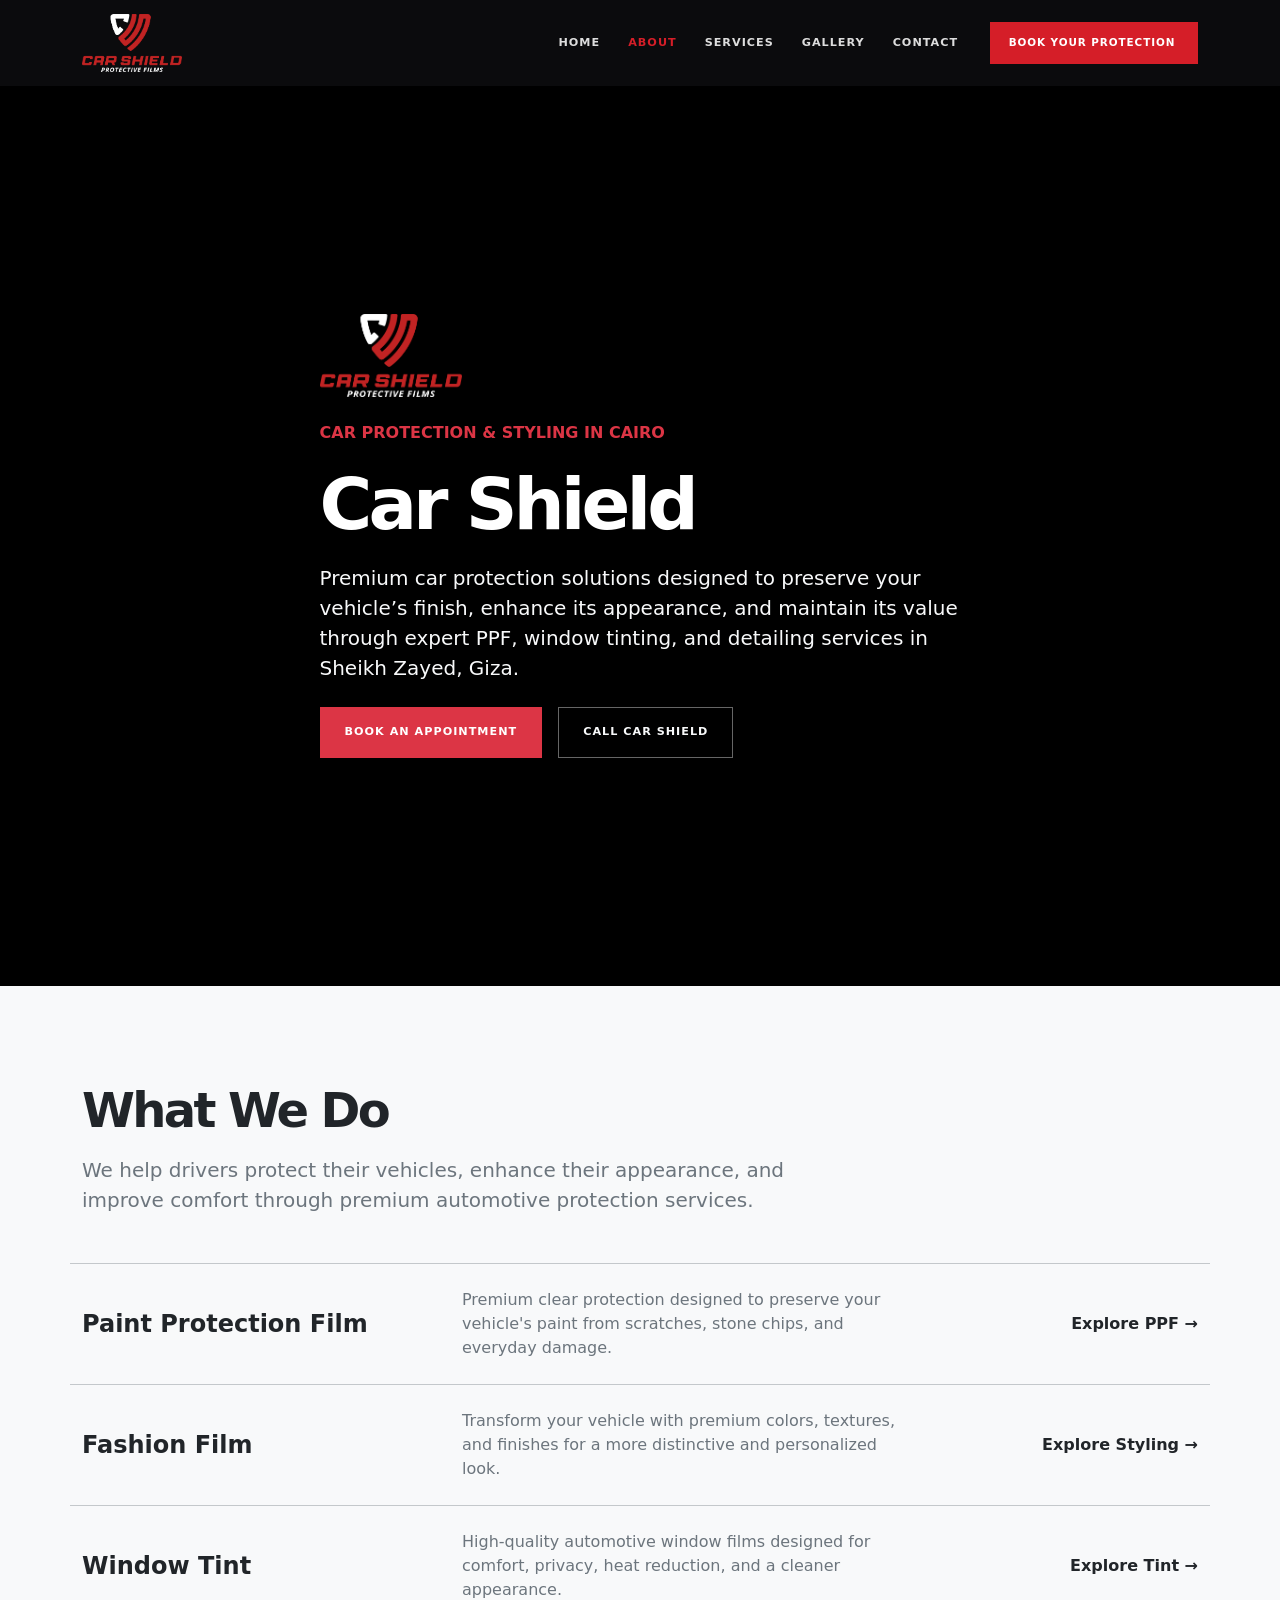
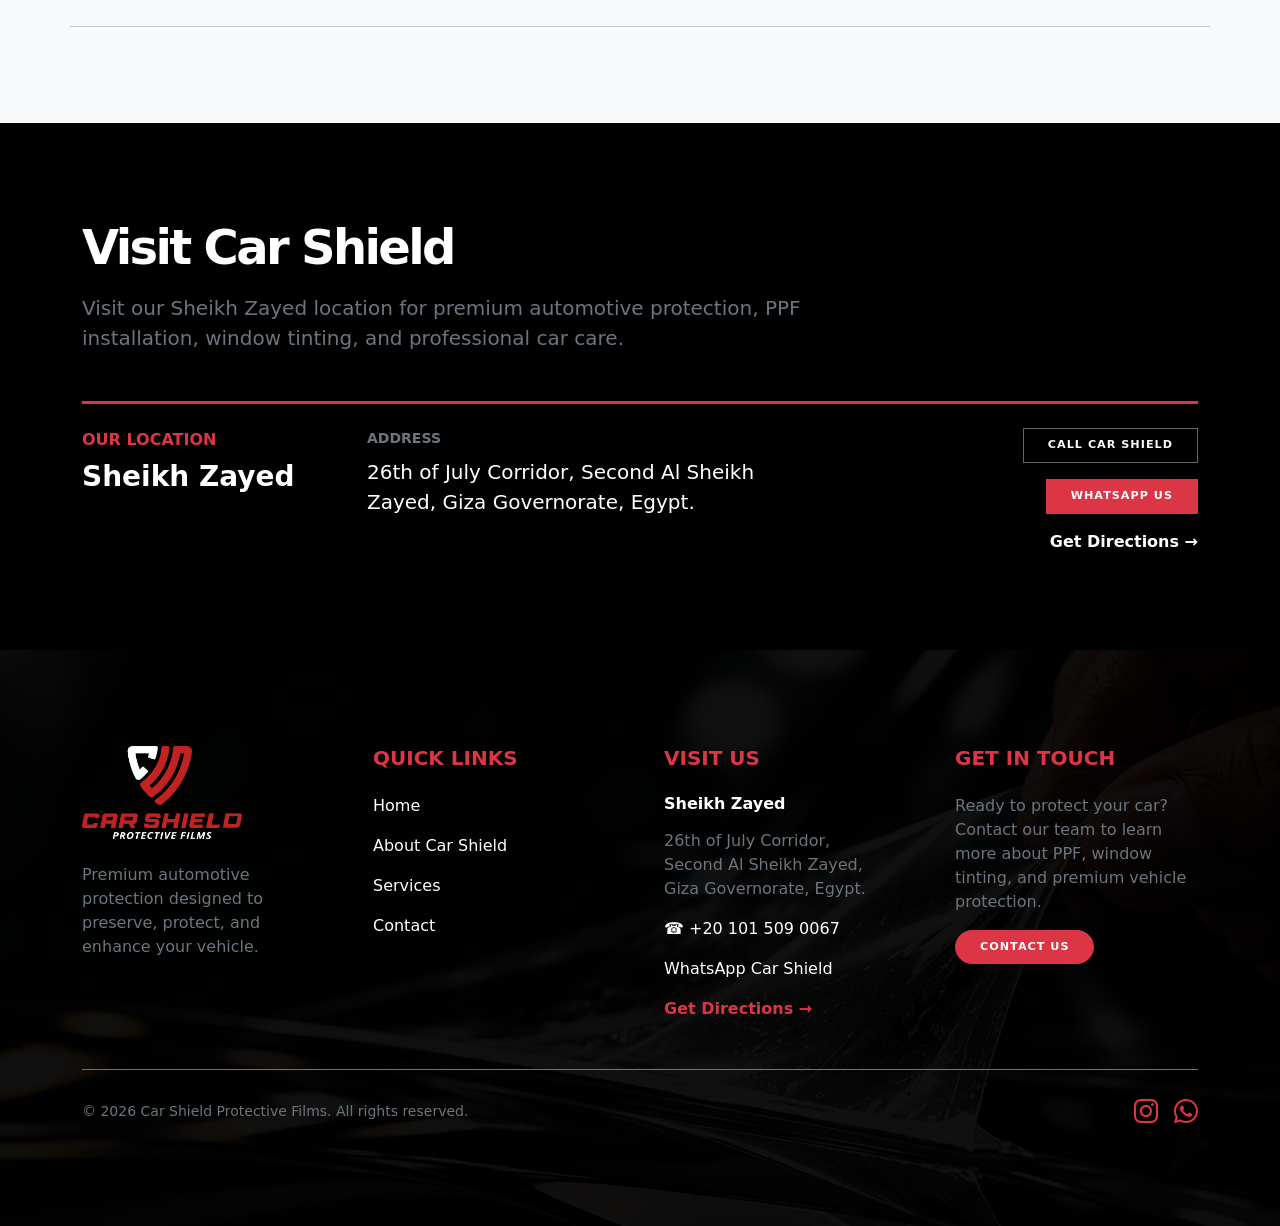
==== commit f99b3632: "tazbet elhead we elnav bar fe kol elsaf7at" ====
--- a/About.html
+++ b/About.html
@@ -4,7 +4,8 @@
 <head>
   <meta charset="UTF-8" />
   <meta name="viewport" content="width=device-width, initial-scale=1.0" />
-  <title>Document</title>
+  <title>Car Shield | Premium Automotive Protection</title>
+  <link rel="icon" type="image/png" href="./assets/Logo/Vertical/PNG/Logo Main Color 800px.png" />
   <link href="https://cdn.jsdelivr.net/npm/bootstrap@5.3.8/dist/css/bootstrap.min.css" rel="stylesheet"
     integrity="sha384-sRIl4kxILFvY47J16cr9ZwB07vP4J8+LH7qKQnuqkuIAvNWLzeN8tE5YBujZqJLB" crossorigin="anonymous" />
   <link rel="stylesheet" href="https://cdn.jsdelivr.net/npm/bootstrap-icons@1.11.3/font/bootstrap-icons.min.css" />
@@ -12,7 +13,7 @@
 </head>
 
 <body id="top">
-  <header id="siteHeader" class="site-header sticky-top">
+ <header id="siteHeader" class="site-header sticky-top">
     <nav class="navbar navbar-expand-lg navbar-dark" data-bs-theme="dark">
       <div class="container">
         <a class="navbar-brand" href="./index.html"><img src="./assets/Logo/Vertical/PNG/Logo Main Color 1200px.png"
@@ -24,10 +25,10 @@
         <div class="collapse navbar-collapse" id="nav">
           <ul class="navbar-nav ms-auto align-items-lg-center gap-lg-1">
             <li class="nav-item">
-              <a class="nav-link active" href="./index.html">Home</a>
-            </li>
-            <li class="nav-item">
-              <a class="nav-link" href="./About.html">About</a>
+              <a class="nav-link " href="./index.html">Home</a>
+            </li>
+            <li class="nav-item">
+              <a class="nav-link active" href="./About.html">About</a>
             </li>
             <li class="nav-item">
               <a class="nav-link" href="./services.html">Services</a>
--- a/index.css
+++ b/index.css
@@ -2067,4 +2067,98 @@
 
     display: none
   }
-} */+} */
+
+
+/* ===== ABOUT SECTION ANIMATION ===== */
+
+#about.about-motion .about-visual,
+#about.about-motion .col-lg-6:nth-child(2) > .eyebrow,
+#about.about-motion .col-lg-6:nth-child(2) > h2,
+#about.about-motion .col-lg-6:nth-child(2) > .body-copy,
+#about.about-motion .row.g-3 > .col-sm-6,
+#about.about-motion .text-link {
+  opacity: 0;
+  transform: translateY(25px);
+  transition:
+    opacity 0.8s ease,
+    transform 0.8s cubic-bezier(0.22, 1, 0.36, 1);
+}
+
+/* Car image enters from left */
+#about.about-motion .about-visual {
+  transform: translateX(-40px);
+  transition-delay: 0.1s;
+}
+
+/* Stagger text */
+#about.about-motion .eyebrow {
+  transition-delay: 0.2s;
+}
+
+#about.about-motion h2 {
+  transition-delay: 0.3s;
+}
+
+#about.about-motion .body-copy {
+  transition-delay: 0.4s;
+}
+
+/* Stagger features */
+#about.about-motion .row.g-3 > .col-sm-6:nth-child(1) {
+  transition-delay: 0.45s;
+}
+
+#about.about-motion .row.g-3 > .col-sm-6:nth-child(2) {
+  transition-delay: 0.55s;
+}
+
+#about.about-motion .row.g-3 > .col-sm-6:nth-child(3) {
+  transition-delay: 0.65s;
+}
+
+#about.about-motion .row.g-3 > .col-sm-6:nth-child(4) {
+  transition-delay: 0.75s;
+}
+
+#about.about-motion .text-link {
+  transition-delay: 0.85s;
+}
+
+/* Reveal elements */
+#about.about-motion.is-visible .about-visual,
+#about.about-motion.is-visible .col-lg-6:nth-child(2) > .eyebrow,
+#about.about-motion.is-visible .col-lg-6:nth-child(2) > h2,
+#about.about-motion.is-visible .col-lg-6:nth-child(2) > .body-copy,
+#about.about-motion.is-visible .row.g-3 > .col-sm-6,
+#about.about-motion.is-visible .text-link {
+  opacity: 1;
+  transform: translate(0);
+}
+
+/* Subtle car zoom */
+#about .about-visual img {
+  transition: transform 0.6s ease;
+}
+
+#about .about-visual:hover img {
+  transform: scale(1.035);
+}
+
+/* Accessibility */
+@media (prefers-reduced-motion: reduce) {
+  #about.about-motion .about-visual,
+  #about.about-motion .col-lg-6:nth-child(2) > .eyebrow,
+  #about.about-motion .col-lg-6:nth-child(2) > h2,
+  #about.about-motion .col-lg-6:nth-child(2) > .body-copy,
+  #about.about-motion .row.g-3 > .col-sm-6,
+  #about.about-motion .text-link {
+    opacity: 1;
+    transform: none;
+    transition: none;
+  }
+
+  #about .about-visual:hover img {
+    transform: none;
+  }
+}
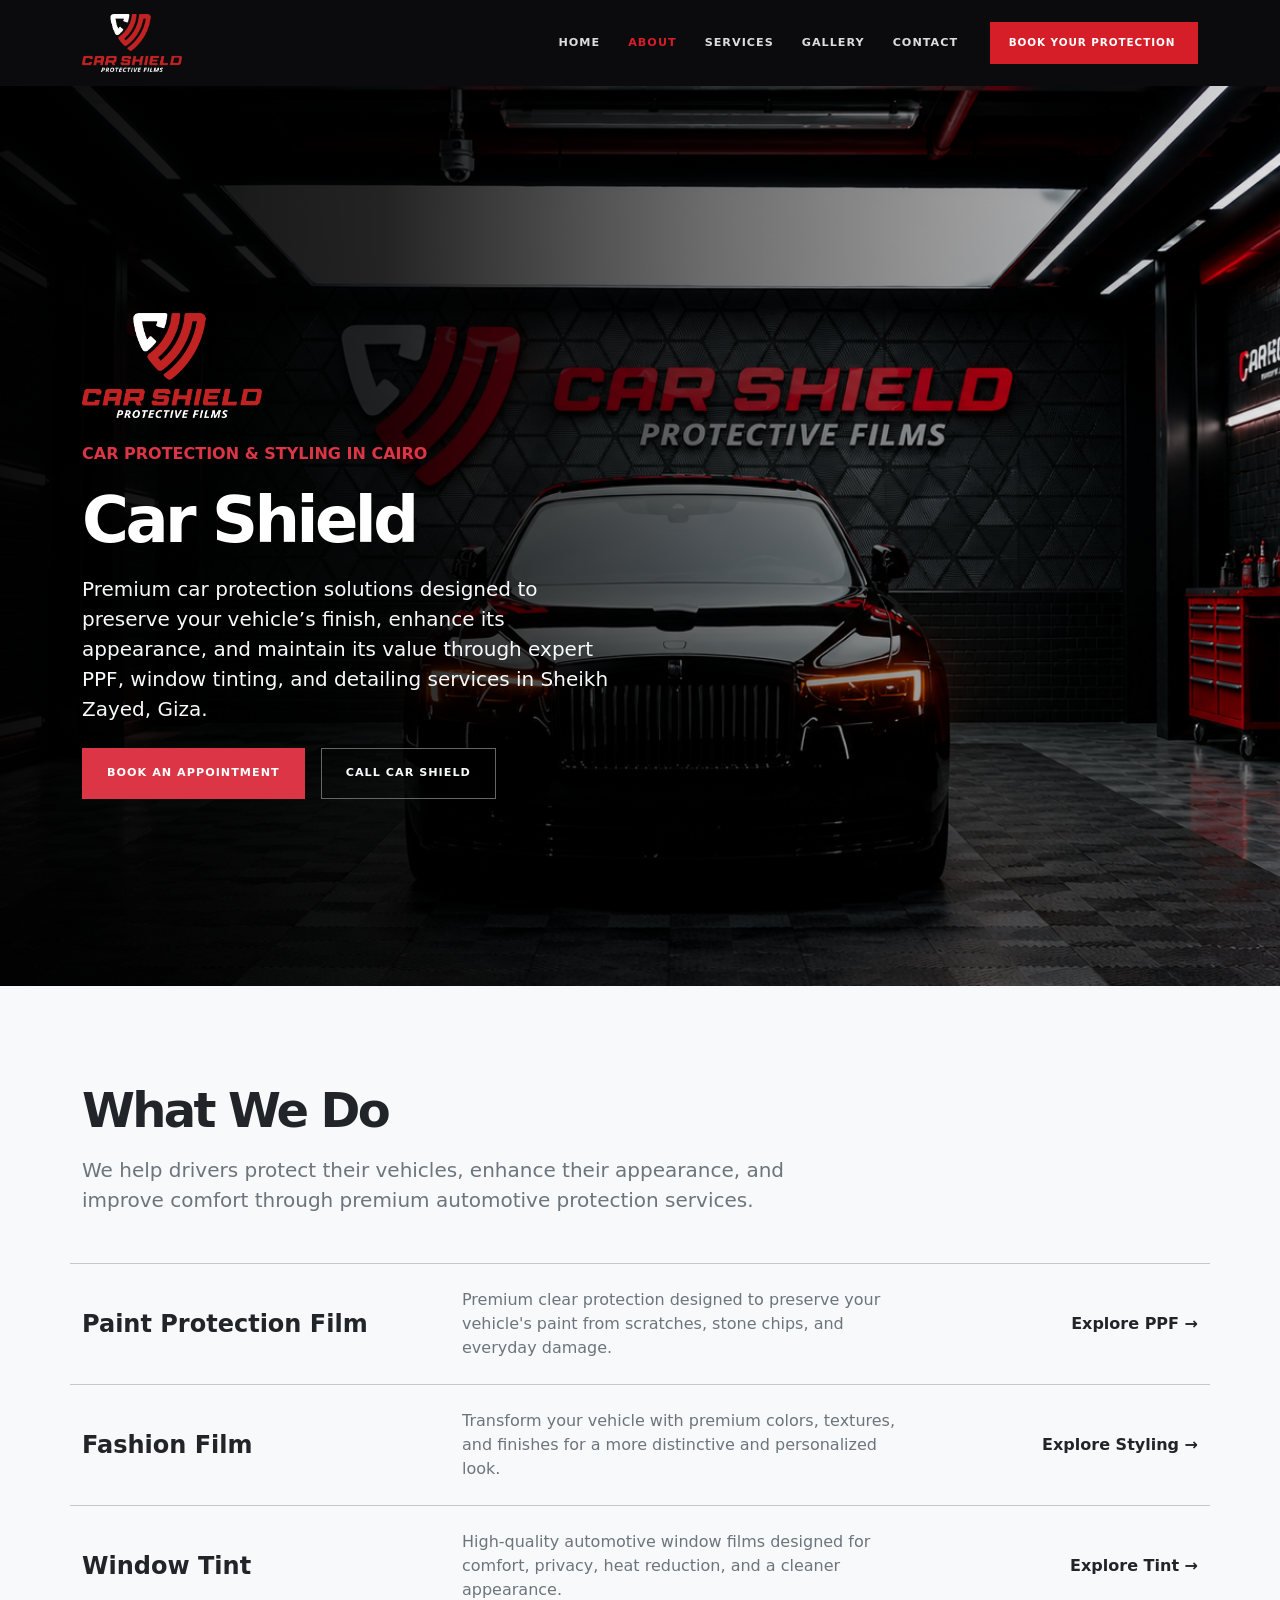
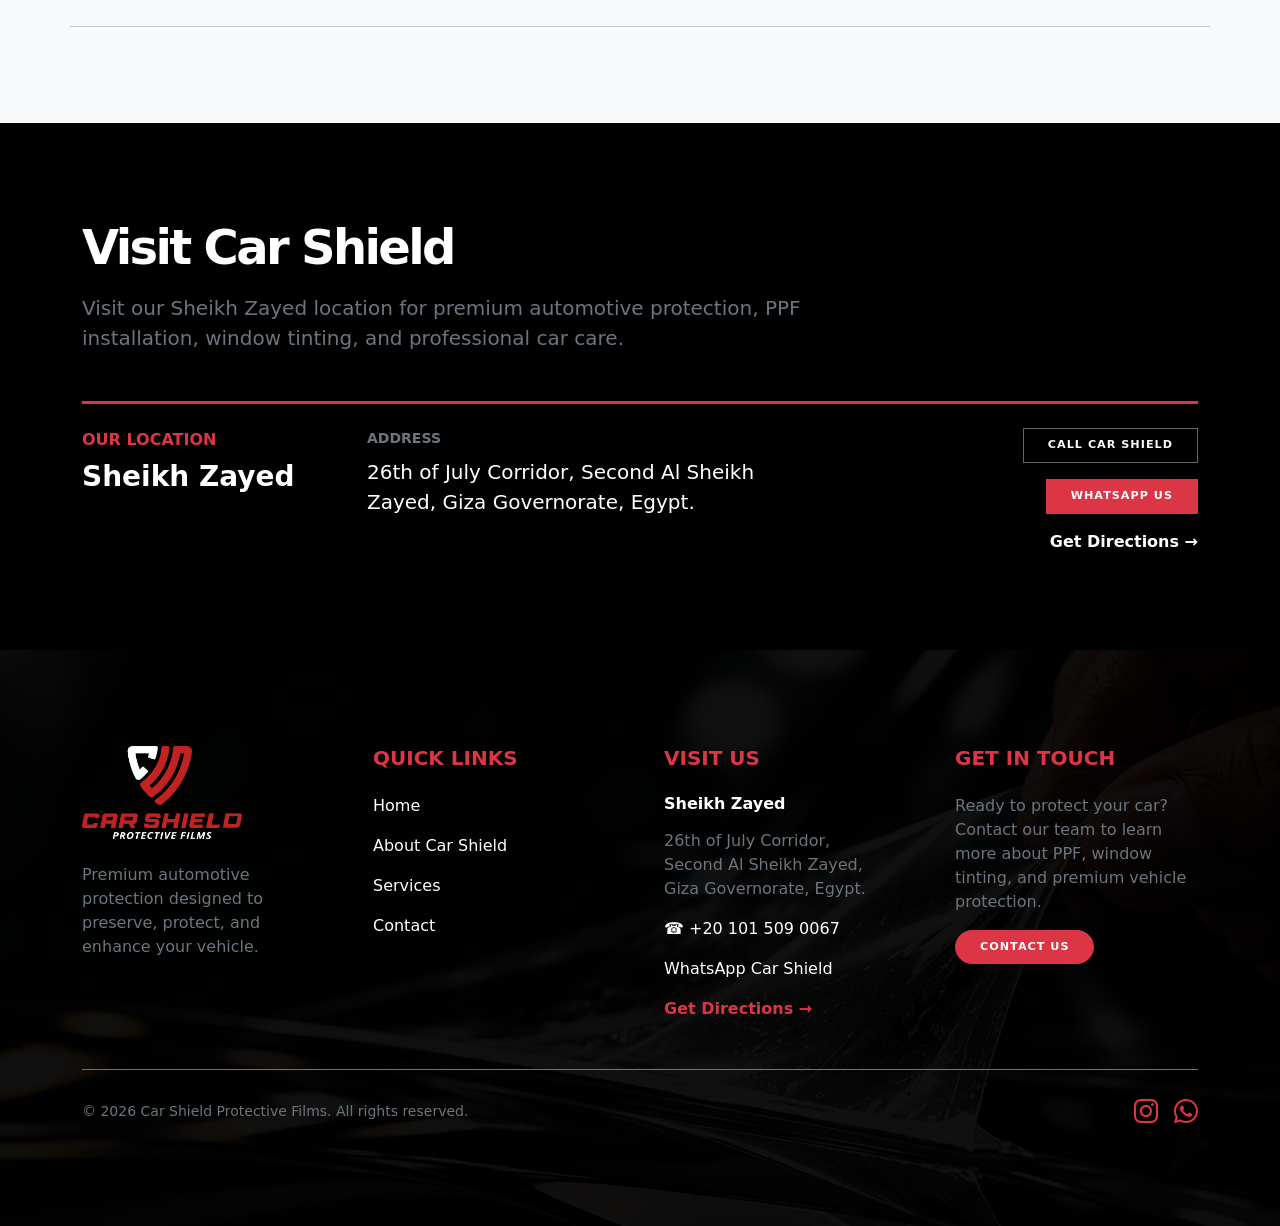
==== commit 3d2f9d60: "d" ====
--- a/About.html
+++ b/About.html
@@ -1,360 +1,454 @@
 <!doctype html>
 <html lang="en">
-
-<head>
-  <meta charset="UTF-8" />
-  <meta name="viewport" content="width=device-width, initial-scale=1.0" />
-  <title>Car Shield | Premium Automotive Protection</title>
-  <link rel="icon" type="image/png" href="./assets/Logo/Vertical/PNG/Logo Main Color 800px.png" />
-  <link href="https://cdn.jsdelivr.net/npm/bootstrap@5.3.8/dist/css/bootstrap.min.css" rel="stylesheet"
-    integrity="sha384-sRIl4kxILFvY47J16cr9ZwB07vP4J8+LH7qKQnuqkuIAvNWLzeN8tE5YBujZqJLB" crossorigin="anonymous" />
-  <link rel="stylesheet" href="https://cdn.jsdelivr.net/npm/bootstrap-icons@1.11.3/font/bootstrap-icons.min.css" />
-  <link rel="stylesheet" href="index.css" />
-</head>
-
-<body id="top">
- <header id="siteHeader" class="site-header sticky-top">
-    <nav class="navbar navbar-expand-lg navbar-dark" data-bs-theme="dark">
-      <div class="container">
-        <a class="navbar-brand" href="./index.html"><img src="./assets/Logo/Vertical/PNG/Logo Main Color 1200px.png"
-            alt="Car Shield" /></a>
-        <button class="navbar-toggler border-0 shadow-none" type="button" data-bs-toggle="collapse"
-          data-bs-target="#nav">
-          <span class="navbar-toggler-icon"></span>
-        </button>
-        <div class="collapse navbar-collapse" id="nav">
-          <ul class="navbar-nav ms-auto align-items-lg-center gap-lg-1">
-            <li class="nav-item">
-              <a class="nav-link " href="./index.html">Home</a>
-            </li>
-            <li class="nav-item">
-              <a class="nav-link active" href="./About.html">About</a>
-            </li>
-            <li class="nav-item">
-              <a class="nav-link" href="./services.html">Services</a>
-            </li>
-            <li class="nav-item">
-              <a class="nav-link" href="./gallery.html">Gallery</a>
-            </li>
-            <li class="nav-item">
-              <a class="nav-link" href="./contact.html">Contact</a>
-            </li>
-            <li class="nav-item ms-lg-3 mt-3 mt-lg-0">
-              <a class="btn btn-brand btn-sm" href="#contact">Book Your Protection
-                <i class="fa-solid fa-arrow-right ms-1"></i></a>
-            </li>
-          </ul>
+  <head>
+    <meta charset="UTF-8" />
+    <meta name="viewport" content="width=device-width, initial-scale=1.0" />
+    <title>Car Shield | Premium Automotive Protection</title>
+    <link
+      rel="icon"
+      type="image/png"
+      href="./assets/Logo/Vertical/PNG/Logo Main Color 800px.png"
+    />
+    <link
+      href="https://cdn.jsdelivr.net/npm/bootstrap@5.3.8/dist/css/bootstrap.min.css"
+      rel="stylesheet"
+      integrity="sha384-sRIl4kxILFvY47J16cr9ZwB07vP4J8+LH7qKQnuqkuIAvNWLzeN8tE5YBujZqJLB"
+      crossorigin="anonymous"
+    />
+    <link
+      rel="stylesheet"
+      href="https://cdn.jsdelivr.net/npm/bootstrap-icons@1.11.3/font/bootstrap-icons.min.css"
+    />
+    <link rel="stylesheet" href="index.css" />
+  </head>
+
+  <body id="top">
+    <header id="siteHeader" class="site-header sticky-top">
+      <nav class="navbar navbar-expand-lg navbar-dark" data-bs-theme="dark">
+        <div class="container">
+          <a class="navbar-brand" href="./index.html"
+            ><img
+              src="./assets/Logo/Vertical/PNG/Logo Main Color 1200px.png"
+              alt="Car Shield"
+          /></a>
+          <button
+            class="navbar-toggler border-0 shadow-none"
+            type="button"
+            data-bs-toggle="collapse"
+            data-bs-target="#nav"
+          >
+            <span class="navbar-toggler-icon"></span>
+          </button>
+          <div class="collapse navbar-collapse" id="nav">
+            <ul class="navbar-nav ms-auto align-items-lg-center gap-lg-1">
+              <li class="nav-item">
+                <a class="nav-link" href="./index.html">Home</a>
+              </li>
+              <li class="nav-item">
+                <a class="nav-link active" href="./About.html">About</a>
+              </li>
+              <li class="nav-item">
+                <a class="nav-link" href="./services.html">Services</a>
+              </li>
+              <li class="nav-item">
+                <a class="nav-link" href="./gallery.html">Gallery</a>
+              </li>
+              <li class="nav-item">
+                <a class="nav-link" href="./contact.html">Contact</a>
+              </li>
+              <li class="nav-item ms-lg-3 mt-3 mt-lg-0">
+                <a class="btn btn-brand btn-sm" href="#contact"
+                  >Book Your Protection
+                  <i class="fa-solid fa-arrow-right ms-1"></i
+                ></a>
+              </li>
+            </ul>
+          </div>
+        </div>
+      </nav>
+    </header>
+    <section id="about-hero" class="about-hero text-white">
+      <picture class="about-hero-background">
+        <source
+          media="(max-width: 767.98px)"
+          srcset="./assets/Rolls.jpeg"
+        />
+
+        <img
+          src="./assets/heroDesktop.png"
+          alt="Car Shield Premium Car Protection"
+          fetchpriority="high"
+        />
+      </picture>
+
+      <div class="about-hero-overlay"></div>
+
+      <div class="container position-relative">
+        <div class="row align-items-center">
+          <div class="col-12 col-md-10 col-lg-7 col-xl-6">
+            <div class="about-hero-content">
+              <img
+                src="./assets/Logo/Vertical/PNG/Logo Main Color 1200px.png"
+                alt="Car Shield Logo"
+                class="about-hero-logo img-fluid mb-4"
+              />
+
+              <p class="text-danger fw-bold text-uppercase mb-3">
+                Car Protection & Styling in Cairo
+              </p>
+
+              <h1 class="display-2 fw-bold mb-3">Car Shield</h1>
+
+              <p class="fs-5 text-light mb-4">
+                Premium car protection solutions designed to preserve your
+                vehicle’s finish, enhance its appearance, and maintain its value
+                through expert PPF, window tinting, and detailing services in
+                Sheikh Zayed, Giza.
+              </p>
+
+              <div class="d-flex flex-column flex-sm-row flex-wrap gap-3">
+                <a
+                  href="#contact"
+                  class="btn btn-danger btn-lg fw-bold px-4 py-3"
+                >
+                  Book an appointment
+                </a>
+
+                <a
+                  href="tel:+201015090067"
+                  class="btn btn-outline-light btn-lg fw-bold px-4 py-3"
+                >
+                  Call Car Shield
+                </a>
+              </div>
+            </div>
+          </div>
         </div>
       </div>
-    </nav>
-  </header>
-  <section class="bg-black text-white min-vh-100 d-flex align-items-center py-5">
-    <div class="container py-5">
-      <div class="row justify-content-center">
-        <div class="col-12 col-md-10 col-lg-8 col-xl-7">
-          <!-- Logo -->
-          <div class="row mb-4">
-            <div class="col-5 col-sm-4 col-md-3">
-              <img src="./assets/Logo/Vertical/PNG/Logo Main Color 1200px.png" alt="Car Shield Logo"
-                class="img-fluid" />
-            </div>
-          </div>
-
-          <!-- Small Title -->
-          <p class="text-danger fw-bold text-uppercase mb-3">
-            Car Protection & Styling in Cairo
-          </p>
-
-          <!-- Main Title -->
-          <h1 class="display-2 fw-bold mb-3">Car Shield</h1>
-
-          <!-- Description -->
-          <p class="fs-5 text-light mb-4">
-            Premium car protection solutions designed to preserve your
-            vehicle’s finish, enhance its appearance, and maintain its value
-            through expert PPF, window tinting, and detailing services in
-            Sheikh Zayed, Giza.
-          </p>
-
-          <!-- Buttons -->
-          <div class="d-flex flex-column flex-sm-row gap-3">
-            <a href="#contact" class="btn btn-danger btn-lg fw-bold px-4 py-3">
-              Book an appointment
-            </a>
-
-            <a href="tel:+201015090067" class="btn btn-outline-light btn-lg fw-bold px-4 py-3">
-              Call Car Shield
+    </section>
+    <section id="services" class="bg-light text-dark py-5">
+      <div class="container py-5">
+        <!-- Section Heading -->
+        <div class="row mb-5">
+          <div class="col-lg-8">
+            <h2 class="display-5 fw-semibold mb-3">What We Do</h2>
+
+            <p class="fs-5 text-secondary mb-0">
+              We help drivers protect their vehicles, enhance their appearance,
+              and improve comfort through premium automotive protection
+              services.
+            </p>
+          </div>
+        </div>
+
+        <!-- Paint Protection Film -->
+        <div
+          class="row align-items-center py-4 border-top border-secondary-subtle"
+        >
+          <div class="col-md-4 mb-3 mb-md-0">
+            <h4 class="fw-bold mb-0">Paint Protection Film</h4>
+          </div>
+
+          <div class="col-md-5 mb-3 mb-md-0">
+            <p class="text-secondary mb-0">
+              Premium clear protection designed to preserve your vehicle's paint
+              from scratches, stone chips, and everyday damage.
+            </p>
+          </div>
+
+          <div class="col-md-3 text-md-end">
+            <a href="#ppf" class="text-dark fw-bold text-decoration-none">
+              Explore PPF →
+            </a>
+          </div>
+        </div>
+
+        <!-- Fashion Film -->
+        <div
+          class="row align-items-center py-4 border-top border-secondary-subtle"
+        >
+          <div class="col-md-4 mb-3 mb-md-0">
+            <h4 class="fw-bold mb-0">Fashion Film</h4>
+          </div>
+
+          <div class="col-md-5 mb-3 mb-md-0">
+            <p class="text-secondary mb-0">
+              Transform your vehicle with premium colors, textures, and finishes
+              for a more distinctive and personalized look.
+            </p>
+          </div>
+
+          <div class="col-md-3 text-md-end">
+            <a
+              href="#fashion-film"
+              class="text-dark fw-bold text-decoration-none"
+            >
+              Explore Styling →
+            </a>
+          </div>
+        </div>
+
+        <!-- Window Tint -->
+        <div
+          class="row align-items-center py-4 border-top border-bottom border-secondary-subtle"
+        >
+          <div class="col-md-4 mb-3 mb-md-0">
+            <h4 class="fw-bold mb-0">Window Tint</h4>
+          </div>
+
+          <div class="col-md-5 mb-3 mb-md-0">
+            <p class="text-secondary mb-0">
+              High-quality automotive window films designed for comfort,
+              privacy, heat reduction, and a cleaner appearance.
+            </p>
+          </div>
+
+          <div class="col-md-3 text-md-end">
+            <a
+              href="#window-tint"
+              class="text-dark fw-bold text-decoration-none"
+            >
+              Explore Tint →
             </a>
           </div>
         </div>
       </div>
-    </div>
-  </section>
-  <section id="services" class="bg-light text-dark py-5">
-    <div class="container py-5">
-      <!-- Section Heading -->
-      <div class="row mb-5">
-        <div class="col-lg-8">
-          <h2 class="display-5 fw-semibold mb-3">What We Do</h2>
-
-          <p class="fs-5 text-secondary mb-0">
-            We help drivers protect their vehicles, enhance their appearance,
-            and improve comfort through premium automotive protection
-            services.
-          </p>
-        </div>
-      </div>
-
-      <!-- Paint Protection Film -->
-      <div class="row align-items-center py-4 border-top border-secondary-subtle">
-        <div class="col-md-4 mb-3 mb-md-0">
-          <h4 class="fw-bold mb-0">Paint Protection Film</h4>
-        </div>
-
-        <div class="col-md-5 mb-3 mb-md-0">
-          <p class="text-secondary mb-0">
-            Premium clear protection designed to preserve your vehicle's paint
-            from scratches, stone chips, and everyday damage.
-          </p>
-        </div>
-
-        <div class="col-md-3 text-md-end">
-          <a href="#ppf" class="text-dark fw-bold text-decoration-none">
-            Explore PPF →
-          </a>
-        </div>
-      </div>
-
-      <!-- Fashion Film -->
-      <div class="row align-items-center py-4 border-top border-secondary-subtle">
-        <div class="col-md-4 mb-3 mb-md-0">
-          <h4 class="fw-bold mb-0">Fashion Film</h4>
-        </div>
-
-        <div class="col-md-5 mb-3 mb-md-0">
-          <p class="text-secondary mb-0">
-            Transform your vehicle with premium colors, textures, and finishes
-            for a more distinctive and personalized look.
-          </p>
-        </div>
-
-        <div class="col-md-3 text-md-end">
-          <a href="#fashion-film" class="text-dark fw-bold text-decoration-none">
-            Explore Styling →
-          </a>
-        </div>
-      </div>
-
-      <!-- Window Tint -->
-      <div class="row align-items-center py-4 border-top border-bottom border-secondary-subtle">
-        <div class="col-md-4 mb-3 mb-md-0">
-          <h4 class="fw-bold mb-0">Window Tint</h4>
-        </div>
-
-        <div class="col-md-5 mb-3 mb-md-0">
-          <p class="text-secondary mb-0">
-            High-quality automotive window films designed for comfort,
-            privacy, heat reduction, and a cleaner appearance.
-          </p>
-        </div>
-
-        <div class="col-md-3 text-md-end">
-          <a href="#window-tint" class="text-dark fw-bold text-decoration-none">
-            Explore Tint →
-          </a>
-        </div>
-      </div>
-    </div>
-  </section>
-  <section id="contact" class="bg-black text-white py-5">
-    <div class="container py-5">
-      <!-- Heading -->
-      <div class="row mb-5">
-        <div class="col-lg-8">
-          <h2 class="display-5 fw-semibold mb-3">Visit Car Shield</h2>
-
-          <p class="fs-5 text-secondary mb-0">
-            Visit our Sheikh Zayed location for premium automotive protection,
-            PPF installation, window tinting, and professional car care.
-          </p>
-        </div>
-      </div>
-
-      <!-- Branch -->
-      <div class="row">
-        <div class="col-12">
-          <div class="border-top border-danger border-3 pt-4">
-            <div class="row align-items-start">
-              <!-- Branch Name -->
-              <div class="col-lg-3 mb-4 mb-lg-0">
-                <p class="text-danger fw-bold text-uppercase mb-2">
-                  Our Location
-                </p>
-
-                <h3 class="fw-semibold">Sheikh Zayed</h3>
-              </div>
-
-              <!-- Address -->
-              <div class="col-lg-5 mb-4 mb-lg-0">
-                <p class="text-secondary text-uppercase fw-bold small mb-2">
-                  Address
-                </p>
-
-                <p class="fs-5 mb-0">
-                  26th of July Corridor, Second Al Sheikh Zayed, Giza
-                  Governorate, Egypt.
-                </p>
-              </div>
-
-              <!-- Contact -->
-              <div class="col-lg-4">
-                <div class="d-flex flex-column align-items-start align-items-lg-end gap-3">
-                  <!-- Call -->
-                  <a href="tel:+201015090067" class="btn btn-outline-light rounded-0 px-4 py-2">
-                    Call Car Shield
-                  </a>
-
-                  <!-- WhatsApp -->
-                  <a href="https://wa.me/201015090067" target="_blank" rel="noopener"
-                    class="btn btn-danger rounded-0 px-4 py-2">
-                    WhatsApp Us
-                  </a>
-
-                  <!-- Directions -->
-                  <a href="https://www.google.com/maps/search/?api=1&query=Car+Shield+Sheikh+Zayed+Giza" target="_blank"
-                    rel="noopener" class="text-white fw-semibold text-decoration-none">
-                    Get Directions →
-                  </a>
+    </section>
+    <section id="contact" class="bg-black text-white py-5">
+      <div class="container py-5">
+        <!-- Heading -->
+        <div class="row mb-5">
+          <div class="col-lg-8">
+            <h2 class="display-5 fw-semibold mb-3">Visit Car Shield</h2>
+
+            <p class="fs-5 text-secondary mb-0">
+              Visit our Sheikh Zayed location for premium automotive protection,
+              PPF installation, window tinting, and professional car care.
+            </p>
+          </div>
+        </div>
+
+        <!-- Branch -->
+        <div class="row">
+          <div class="col-12">
+            <div class="border-top border-danger border-3 pt-4">
+              <div class="row align-items-start">
+                <!-- Branch Name -->
+                <div class="col-lg-3 mb-4 mb-lg-0">
+                  <p class="text-danger fw-bold text-uppercase mb-2">
+                    Our Location
+                  </p>
+
+                  <h3 class="fw-semibold">Sheikh Zayed</h3>
+                </div>
+
+                <!-- Address -->
+                <div class="col-lg-5 mb-4 mb-lg-0">
+                  <p class="text-secondary text-uppercase fw-bold small mb-2">
+                    Address
+                  </p>
+
+                  <p class="fs-5 mb-0">
+                    26th of July Corridor, Second Al Sheikh Zayed, Giza
+                    Governorate, Egypt.
+                  </p>
+                </div>
+
+                <!-- Contact -->
+                <div class="col-lg-4">
+                  <div
+                    class="d-flex flex-column align-items-start align-items-lg-end gap-3"
+                  >
+                    <!-- Call -->
+                    <a
+                      href="tel:+201015090067"
+                      class="btn btn-outline-light rounded-0 px-4 py-2"
+                    >
+                      Call Car Shield
+                    </a>
+
+                    <!-- WhatsApp -->
+                    <a
+                      href="https://wa.me/201015090067"
+                      target="_blank"
+                      rel="noopener"
+                      class="btn btn-danger rounded-0 px-4 py-2"
+                    >
+                      WhatsApp Us
+                    </a>
+
+                    <!-- Directions -->
+                    <a
+                      href="https://www.google.com/maps/search/?api=1&query=Car+Shield+Sheikh+Zayed+Giza"
+                      target="_blank"
+                      rel="noopener"
+                      class="text-white fw-semibold text-decoration-none"
+                    >
+                      Get Directions →
+                    </a>
+                  </div>
                 </div>
               </div>
             </div>
           </div>
         </div>
       </div>
-    </div>
-  </section>
-  <script src="https://cdn.jsdelivr.net/npm/bootstrap@5.3.8/dist/js/bootstrap.bundle.min.js"
-    integrity="sha384-FKyoEForCGlyvwx9Hj09JcYn3nv7wiPVlz7YYwJrWVcXK/BmnVDxM+D2scQbITxI"
-    crossorigin="anonymous"></script>
-  <footer class="bg-black text-white position-relative overflow-hidden py-5">
-    <!-- Background image -->
-    <img src="./assets/workFilm.png" alt=""
-      class="position-absolute top-0 start-0 w-100 h-100 object-fit-cover opacity-25 z-0" />
-
-    <!-- Dark overlay -->
-    <div class="position-absolute top-0 start-0 w-100 h-100 bg-black opacity-75 z-1"></div>
-
-    <div class="container position-relative z-2 py-5">
-      <div class="row g-5">
-        <!-- Logo -->
-        <div class="col-lg-3">
-          <img src="./assets/Logo/Vertical/PNG/Logo Main Color 1200px.png" alt="Car Shield" class="img-fluid mb-4"
-            width="160" />
-
-          <p class="text-secondary">
-            Premium automotive protection designed to preserve, protect, and
-            enhance your vehicle.
-          </p>
-        </div>
-
-        <!-- Quick Links -->
-        <div class="col-6 col-lg-3">
-          <h5 class="text-danger fw-bold text-uppercase mb-4">Quick Links</h5>
-
-          <div class="d-flex flex-column gap-3">
-            <a href="./index.html" class="text-white text-decoration-none">
-              Home
-            </a>
-
-            <a href="./About.html" class="text-white text-decoration-none">
-              About Car Shield
-            </a>
-
-            <a href="./services.html" class="text-white text-decoration-none">
-              Services
-            </a>
-
-            <!-- <a href="#work" class="text-white text-decoration-none">
+    </section>
+    <footer class="bg-black text-white position-relative overflow-hidden py-5">
+      <!-- Background image -->
+      <img
+        src="./assets/workFilm.png"
+        alt=""
+        class="position-absolute top-0 start-0 w-100 h-100 object-fit-cover opacity-25 z-0"
+      />
+
+      <!-- Dark overlay -->
+      <div
+        class="position-absolute top-0 start-0 w-100 h-100 bg-black opacity-75 z-1"
+      ></div>
+
+      <div class="container position-relative z-2 py-5">
+        <div class="row g-5">
+          <!-- Logo -->
+          <div class="col-lg-3">
+            <img
+              src="./assets/Logo/Vertical/PNG/Logo Main Color 1200px.png"
+              alt="Car Shield"
+              class="img-fluid mb-4"
+              width="160"
+            />
+
+            <p class="text-secondary">
+              Premium automotive protection designed to preserve, protect, and
+              enhance your vehicle.
+            </p>
+          </div>
+
+          <!-- Quick Links -->
+          <div class="col-6 col-lg-3">
+            <h5 class="text-danger fw-bold text-uppercase mb-4">Quick Links</h5>
+
+            <div class="d-flex flex-column gap-3">
+              <a href="./index.html" class="text-white text-decoration-none">
+                Home
+              </a>
+
+              <a href="./About.html" class="text-white text-decoration-none">
+                About Car Shield
+              </a>
+
+              <a href="./services.html" class="text-white text-decoration-none">
+                Services
+              </a>
+
+              <!-- <a href="#work" class="text-white text-decoration-none">
                 Our Work
               </a> -->
 
-            <a href="./contact.html " class="text-white text-decoration-none">
-              Contact
-            </a>
-          </div>
-        </div>
-
-        <!-- Branch -->
-        <div class="col-6 col-lg-3">
-          <h5 class="text-danger fw-bold text-uppercase mb-4">Visit Us</h5>
-
-          <h6 class="fw-bold mb-3">Sheikh Zayed</h6>
-
-          <p class="text-secondary mb-3">
-            26th of July Corridor,<br />
-            Second Al Sheikh Zayed,<br />
-            Giza Governorate, Egypt.
+              <a href="./contact.html " class="text-white text-decoration-none">
+                Contact
+              </a>
+            </div>
+          </div>
+
+          <!-- Branch -->
+          <div class="col-6 col-lg-3">
+            <h5 class="text-danger fw-bold text-uppercase mb-4">Visit Us</h5>
+
+            <h6 class="fw-bold mb-3">Sheikh Zayed</h6>
+
+            <p class="text-secondary mb-3">
+              26th of July Corridor,<br />
+              Second Al Sheikh Zayed,<br />
+              Giza Governorate, Egypt.
+            </p>
+
+            <!-- Call -->
+            <a
+              href="tel:+201015090067"
+              class="d-block text-white text-decoration-none mb-3"
+            >
+              ☎ +20 101 509 0067
+            </a>
+
+            <!-- WhatsApp -->
+            <a
+              href="https://wa.me/201015090067"
+              target="_blank"
+              rel="noopener"
+              class="d-block text-white text-decoration-none mb-3"
+            >
+              WhatsApp Car Shield
+            </a>
+
+            <!-- Directions -->
+            <a
+              href="https://www.google.com/maps/search/?api=1&query=Car+Shield+Sheikh+Zayed+Giza"
+              target="_blank"
+              rel="noopener"
+              class="text-danger fw-semibold text-decoration-none"
+            >
+              Get Directions →
+            </a>
+          </div>
+
+          <!-- Contact -->
+          <div class="col-lg-3">
+            <h5 class="text-danger fw-bold text-uppercase mb-4">
+              Get in Touch
+            </h5>
+
+            <p class="text-secondary">
+              Ready to protect your car? Contact our team to learn more about
+              PPF, window tinting, and premium vehicle protection.
+            </p>
+
+            <a
+              href="https://wa.me/201015090067"
+              target="_blank"
+              rel="noopener"
+              class="btn btn-danger rounded-pill px-4 py-2 fw-semibold"
+            >
+              Contact Us
+            </a>
+          </div>
+        </div>
+
+        <!-- Bottom -->
+        <div
+          class="d-flex flex-column flex-md-row justify-content-between align-items-md-center gap-4 border-top border-secondary mt-5 pt-4"
+        >
+          <p class="text-secondary mb-0 small">
+            © 2026 Car Shield Protective Films. All rights reserved.
           </p>
 
-          <!-- Call -->
-          <a href="tel:+201015090067" class="d-block text-white text-decoration-none mb-3">
-            ☎ +20 101 509 0067
-          </a>
-
-          <!-- WhatsApp -->
-          <a href="https://wa.me/201015090067" target="_blank" rel="noopener"
-            class="d-block text-white text-decoration-none mb-3">
-            WhatsApp Car Shield
-          </a>
-
-          <!-- Directions -->
-          <a href="https://www.google.com/maps/search/?api=1&query=Car+Shield+Sheikh+Zayed+Giza" target="_blank"
-            rel="noopener" class="text-danger fw-semibold text-decoration-none">
-            Get Directions →
-          </a>
-        </div>
-
-        <!-- Contact -->
-        <div class="col-lg-3">
-          <h5 class="text-danger fw-bold text-uppercase mb-4">
-            Get in Touch
-          </h5>
-
-          <p class="text-secondary">
-            Ready to protect your car? Contact our team to learn more about
-            PPF, window tinting, and premium vehicle protection.
-          </p>
-
-          <a href="https://wa.me/201015090067" target="_blank" rel="noopener"
-            class="btn btn-danger rounded-pill px-4 py-2 fw-semibold">
-            Contact Us
-          </a>
+          <div class="d-flex align-items-center gap-3">
+            <!-- Instagram -->
+            <a
+              href="https://www.instagram.com/carshield.ppf/"
+              target="_blank"
+              rel="noopener"
+              class="text-danger fs-4"
+              aria-label="Car Shield Instagram"
+            >
+              <i class="bi bi-instagram"></i>
+            </a>
+
+            <!-- WhatsApp -->
+            <a
+              href="https://wa.me/201015090067"
+              target="_blank"
+              rel="noopener"
+              class="text-danger fs-4"
+              aria-label="Car Shield WhatsApp"
+            >
+              <i class="bi bi-whatsapp"></i>
+            </a>
+          </div>
         </div>
       </div>
-
-      <!-- Bottom -->
-      <div
-        class="d-flex flex-column flex-md-row justify-content-between align-items-md-center gap-4 border-top border-secondary mt-5 pt-4">
-        <p class="text-secondary mb-0 small">
-          © 2026 Car Shield Protective Films. All rights reserved.
-        </p>
-
-        <div class="d-flex align-items-center gap-3">
-          <!-- Instagram -->
-          <a href="https://www.instagram.com/carshield.ppf/" target="_blank" rel="noopener" class="text-danger fs-4"
-            aria-label="Car Shield Instagram">
-            <i class="bi bi-instagram"></i>
-          </a>
-
-          <!-- WhatsApp -->
-          <a href="https://wa.me/201015090067" target="_blank" rel="noopener" class="text-danger fs-4"
-            aria-label="Car Shield WhatsApp">
-            <i class="bi bi-whatsapp"></i>
-          </a>
-        </div>
-      </div>
-    </div>
-  </footer>
-</body>
-
-</html>+    </footer>
+
+    <script src="https://cdn.jsdelivr.net/npm/bootstrap@5.3.8/dist/js/bootstrap.bundle.min.js"></script>
+  </body>
+</html>
--- a/index.css
+++ b/index.css
@@ -36,12 +36,12 @@
 h1,
 h2 {
   font-weight: 800;
-  letter-spacing: -.055em;
+  letter-spacing: -0.055em;
 }
 
 h2 {
   font-size: clamp(2.4rem, 4vw, 4.3rem);
-  line-height: .98;
+  line-height: 0.98;
 }
 
 a {
@@ -53,7 +53,7 @@
 ========================= */
 .navbar {
   padding: 1.2rem 0;
-  background: linear-gradient(180deg, rgba(0, 0, 0, .72), transparent);
+  background: linear-gradient(180deg, rgba(0, 0, 0, 0.72), transparent);
 
   @media (max-width: 991px) {
     background: #0b0b0de8;
@@ -70,11 +70,11 @@
 
 .nav-link {
   color: #ddd !important;
-  font-size: .74rem;
+  font-size: 0.74rem;
   text-transform: uppercase;
-  letter-spacing: .1em;
+  letter-spacing: 0.1em;
   font-weight: 700;
-  padding: .65rem .85rem !important;
+  padding: 0.65rem 0.85rem !important;
 
   &:hover,
   &.active {
@@ -89,8 +89,9 @@
 .site-header {
   background: #0b0b0d;
   z-index: 1030;
-  transition: background 0.35s ease,
-              box-shadow 0.35s ease;
+  transition:
+    background 0.35s ease,
+    box-shadow 0.35s ease;
 }
 
 .site-header .navbar {
@@ -133,8 +134,9 @@
 .site-header .btn-brand {
   padding: 0.75rem 1.1rem;
   font-size: 0.65rem;
-  transition: background 0.3s ease,
-              transform 0.3s ease;
+  transition:
+    background 0.3s ease,
+    transform 0.3s ease;
 }
 
 .site-header .btn-brand:hover {
@@ -186,17 +188,16 @@
   }
 }
 
-
 /* =========================
    Buttons
 ========================= */
 .btn {
   border-radius: 0;
   text-transform: uppercase;
-  letter-spacing: .09em;
-  font-size: .7rem;
+  letter-spacing: 0.09em;
+  font-size: 0.7rem;
   font-weight: 800;
-  padding: .95rem 1.3rem;
+  padding: 0.95rem 1.3rem;
 }
 
 .btn-brand {
@@ -227,14 +228,14 @@
 }
 
 .eyebrow {
-  font-size: .67rem;
-  letter-spacing: .18em;
+  font-size: 0.67rem;
+  letter-spacing: 0.18em;
   font-weight: 800;
   text-transform: uppercase;
   color: var(--red);
   display: flex;
   align-items: center;
-  gap: .65rem;
+  gap: 0.65rem;
 
   span {
     display: inline-block;
@@ -245,10 +246,10 @@
 }
 
 .body-copy,
-.section-heading>p {
+.section-heading > p {
   color: var(--muted);
   line-height: 1.8;
-  font-size: .94rem;
+  font-size: 0.94rem;
 }
 
 .section-dark {
@@ -261,9 +262,9 @@
 
 .text-link {
   color: var(--red);
-  font-size: .7rem;
+  font-size: 0.7rem;
   text-transform: uppercase;
-  letter-spacing: .1em;
+  letter-spacing: 0.1em;
   font-weight: 800;
 }
 
@@ -275,7 +276,12 @@
   min-height: 650px;
   position: relative;
   isolation: isolate;
-  background: radial-gradient(ellipse at 74% 48%, #341216 0, #131315 37%, #09090a 72%);
+  background: radial-gradient(
+    ellipse at 74% 48%,
+    #341216 0,
+    #131315 37%,
+    #09090a 72%
+  );
   overflow: hidden;
 
   &::after {
@@ -286,7 +292,14 @@
     width: 70%;
     height: 36%;
     border-radius: 48% 52% 12% 14%;
-    background: linear-gradient(165deg, transparent 10%, #202025 11% 14%, #080809 15% 40%, #3d1115 41% 44%, #0b0b0c 45%);
+    background: linear-gradient(
+      165deg,
+      transparent 10%,
+      #202025 11% 14%,
+      #080809 15% 40%,
+      #3d1115 41% 44%,
+      #0b0b0c 45%
+    );
     transform: skewX(-8deg);
     z-index: -1;
     box-shadow: 0 30px 75px #000;
@@ -294,11 +307,11 @@
 
   h1 {
     font-size: clamp(3.6rem, 7vw, 7.5rem);
-    line-height: .9;
+    line-height: 0.9;
     max-width: 820px;
 
     em {
-      font-family: 'Playfair Display', serif;
+      font-family: "Playfair Display", serif;
       font-weight: 600;
       color: var(--red);
     }
@@ -317,7 +330,7 @@
   position: absolute;
   inset: 0;
   z-index: -2;
-  opacity: .22;
+  opacity: 0.22;
   background-image:
     linear-gradient(#333 1px, transparent 1px),
     linear-gradient(90deg, #333 1px, transparent 1px);
@@ -348,14 +361,14 @@
 .hero-proof {
   margin-top: 4.5rem;
   color: #aaa;
-  font-size: .65rem;
-  letter-spacing: .05em;
+  font-size: 0.65rem;
+  letter-spacing: 0.05em;
   text-transform: uppercase;
 
   b {
     color: #fff;
     font-size: 1rem;
-    margin-right: .25rem;
+    margin-right: 0.25rem;
   }
 
   @media (max-width: 575px) {
@@ -372,12 +385,12 @@
   position: absolute;
   bottom: 2.5rem;
   left: 5%;
-  font-size: .56rem;
-  letter-spacing: .18em;
+  font-size: 0.56rem;
+  letter-spacing: 0.18em;
   color: #aaa;
   display: flex;
   align-items: center;
-  gap: .8rem;
+  gap: 0.8rem;
 
   span {
     height: 1px;
@@ -450,11 +463,11 @@
   top: 1.8rem;
   color: white;
   display: flex;
-  gap: .75rem;
+  gap: 0.75rem;
   align-items: center;
   text-transform: uppercase;
-  font-size: .64rem;
-  letter-spacing: .1em;
+  font-size: 0.64rem;
+  letter-spacing: 0.1em;
 
   i {
     font-size: 2rem;
@@ -462,17 +475,17 @@
   }
 
   b {
-    font-size: .95rem;
+    font-size: 0.95rem;
   }
 }
 
 .check {
   font-weight: 700;
-  font-size: .78rem;
+  font-size: 0.78rem;
 
   i {
     color: var(--red);
-    margin-right: .45rem;
+    margin-right: 0.45rem;
   }
 }
 
@@ -485,7 +498,7 @@
   padding: 2rem 1.7rem;
   position: relative;
   border-bottom: 2px solid transparent;
-  transition: .3s;
+  transition: 0.3s;
 
   &:hover {
     transform: translateY(-7px);
@@ -493,7 +506,7 @@
     background: #202025;
   }
 
-  >i {
+  > i {
     color: var(--red);
     font-size: 1.7rem;
     margin-bottom: 2.7rem;
@@ -506,20 +519,20 @@
 
   p {
     color: #aaa;
-    font-size: .8rem;
+    font-size: 0.8rem;
     line-height: 1.75;
   }
 
   a {
-    font-size: .64rem;
+    font-size: 0.64rem;
     color: #fff;
     text-transform: uppercase;
-    letter-spacing: .08em;
+    letter-spacing: 0.08em;
     font-weight: 700;
 
     i {
       color: var(--red);
-      margin-left: .35rem;
+      margin-left: 0.35rem;
     }
   }
 }
@@ -529,8 +542,8 @@
   right: 1.4rem;
   top: 1.4rem;
   color: #5c5b60;
-  font-size: .65rem;
-  letter-spacing: .1em;
+  font-size: 0.65rem;
+  letter-spacing: 0.1em;
 }
 
 /* =========================
@@ -547,7 +560,7 @@
   }
 
   @media (max-width: 575px) {
-    gap: .6rem;
+    gap: 0.6rem;
     grid-auto-rows: 85px;
   }
 }
@@ -559,7 +572,7 @@
   background-size: cover;
   background-position: center;
   background-repeat: no-repeat;
-  transition: .3s;
+  transition: 0.3s;
 
   &::before {
     content: "";
@@ -569,14 +582,14 @@
       linear-gradient(140deg, transparent 35%, #fff2 36% 39%, transparent 40%),
       radial-gradient(ellipse at 70% 70%, #d41f2845, transparent 42%);
     transform: rotate(-8deg);
-    transition: .5s;
+    transition: 0.5s;
   }
 
   &:hover::before {
     transform: scale(1.15) rotate(-8deg);
   }
 
-  >.gallery-content {
+  > .gallery-content {
     position: absolute;
     inset: auto 1.2rem 1rem;
     z-index: 10;
@@ -591,8 +604,8 @@
   }
 
   span {
-    font-size: .55rem;
-    letter-spacing: .13em;
+    font-size: 0.55rem;
+    letter-spacing: 0.13em;
     color: #ccc;
   }
 
@@ -671,7 +684,7 @@
 }
 
 .gallery-note {
-  font-size: .7rem;
+  font-size: 0.7rem;
   color: #777;
 }
 
@@ -703,7 +716,7 @@
 }
 
 .process-list {
-  >div {
+  > div {
     border-bottom: 1px solid #ffffff75;
     padding: 1.05rem 0;
     display: flex;
@@ -712,7 +725,7 @@
   }
 
   b {
-    font-size: .7rem;
+    font-size: 0.7rem;
   }
 
   span {
@@ -737,29 +750,29 @@
   max-width: 850px;
 
   blockquote {
-    font-family: 'Playfair Display', serif;
+    font-family: "Playfair Display", serif;
     font-style: italic;
     font-size: clamp(1.6rem, 3vw, 2.8rem);
     line-height: 1.25;
   }
 
   p {
-    font-size: .75rem;
+    font-size: 0.75rem;
     text-transform: uppercase;
-    letter-spacing: .1em;
+    letter-spacing: 0.1em;
     margin-top: 1.7rem;
   }
 
   span {
     color: var(--red);
-    margin: 0 .5rem;
+    margin: 0 0.5rem;
   }
 }
 
 .stars {
   color: var(--red);
-  letter-spacing: .25em;
-  font-size: .85rem;
+  letter-spacing: 0.25em;
+  font-size: 0.85rem;
   margin-bottom: 1.4rem;
 }
 
@@ -780,7 +793,7 @@
   gap: 1rem;
   margin-top: 1.6rem;
   color: #999;
-  font-size: .75rem;
+  font-size: 0.75rem;
 
   i {
     color: var(--red);
@@ -790,7 +803,7 @@
 
   b {
     color: white;
-    font-size: .88rem;
+    font-size: 0.88rem;
   }
 }
 
@@ -801,10 +814,10 @@
   label {
     color: #aaa;
     text-transform: uppercase;
-    letter-spacing: .1em;
-    font-size: .62rem;
+    letter-spacing: 0.1em;
+    font-size: 0.62rem;
     font-weight: 700;
-    margin-bottom: .4rem;
+    margin-bottom: 0.4rem;
   }
 
   @media (max-width: 575px) {
@@ -818,8 +831,8 @@
   border: 1px solid #3a393e;
   border-radius: 0;
   color: white;
-  padding: .8rem;
-  font-size: .8rem;
+  padding: 0.8rem;
+  font-size: 0.8rem;
 
   &:focus {
     background: #111114;
@@ -861,9 +874,9 @@
 
   a {
     color: #999;
-    font-size: .65rem;
+    font-size: 0.65rem;
     text-transform: uppercase;
-    letter-spacing: .08em;
+    letter-spacing: 0.08em;
 
     &:hover {
       color: var(--red);
@@ -872,13 +885,13 @@
 
   @media (max-width: 575px) {
     flex-wrap: wrap;
-    gap: .8rem 1rem;
+    gap: 0.8rem 1rem;
   }
 }
 
 .social {
   display: flex;
-  gap: .6rem;
+  gap: 0.6rem;
 
   a {
     display: grid;
@@ -887,7 +900,7 @@
     height: 29px;
     border: 1px solid #444;
     color: #fff;
-    font-size: .75rem;
+    font-size: 0.75rem;
 
     &:hover {
       background: var(--red);
@@ -898,9 +911,9 @@
 
 .footer-bottom {
   color: #999;
-  font-size: .65rem;
+  font-size: 0.65rem;
   text-transform: uppercase;
-  letter-spacing: .08em;
+  letter-spacing: 0.08em;
   border-top: 1px solid #29292c;
   padding-top: 1.4rem;
   display: flex;
@@ -2068,7 +2081,6 @@
     display: none
   }
 } */
-
 
 /* ===== ABOUT SECTION ANIMATION ===== */
 
@@ -2162,3 +2174,135 @@
     transform: none;
   }
 }
+
+.about-hero {
+  position: relative;
+  isolation: isolate;
+  min-height: 100svh;
+  display: flex;
+  align-items: center;
+  overflow: hidden;
+  padding: 120px 0 80px;
+  background-color: #000;
+
+  .about-hero-background {
+    position: absolute;
+    inset: 0;
+    width: 100%;
+    height: 100%;
+    z-index: -2;
+    display: block;
+
+    img {
+      display: block;
+      width: 100%;
+      height: 100%;
+      object-fit: cover;
+      object-position: center;
+    }
+  }
+
+  .about-hero-overlay {
+    position: absolute;
+    inset: 0;
+    z-index: -1;
+    pointer-events: none;
+    background: linear-gradient(
+      90deg,
+      rgba(0, 0, 0, 0.95) 0%,
+      rgba(0, 0, 0, 0.85) 30%,
+      rgba(0, 0, 0, 0.55) 55%,
+      rgba(0, 0, 0, 0.1) 100%
+    );
+  }
+
+  .container {
+    position: relative;
+    z-index: 1;
+  }
+
+  .about-hero-content {
+    max-width: 650px;
+  }
+
+  .about-hero-logo {
+    width: 180px;
+    height: auto;
+  }
+
+  h1 {
+    font-size: clamp(3rem, 5vw, 5rem);
+  }
+}
+
+/* Tablet */
+@media (min-width: 768px) and (max-width: 991.98px) {
+  .about-hero {
+    min-height: 100svh;
+    padding: 110px 0 70px;
+
+    .about-hero-background {
+      img {
+        object-position: 60% center;
+      }
+    }
+
+    .about-hero-overlay {
+      background: linear-gradient(
+        90deg,
+        rgba(0, 0, 0, 0.92),
+        rgba(0, 0, 0, 0.65) 65%,
+        rgba(0, 0, 0, 0.3)
+      );
+    }
+
+    .about-hero-logo {
+      width: 160px;
+    }
+  }
+}
+
+/* Mobile */
+@media (max-width: 767.98px) {
+  .about-hero {
+    min-height: 100svh;
+    padding: 110px 0 60px;
+    align-items: center;
+
+    .about-hero-background {
+      img {
+        object-position: center;
+      }
+    }
+
+    .about-hero-overlay {
+      background: linear-gradient(
+        180deg,
+        rgba(0, 0, 0, 0.75) 0%,
+        rgba(0, 0, 0, 0.8) 45%,
+        rgba(0, 0, 0, 0.6) 100%
+      );
+    }
+
+    .about-hero-content {
+      max-width: 100%;
+    }
+
+    .about-hero-logo {
+      width: 140px;
+    }
+
+    h1 {
+      font-size: clamp(2.8rem, 10vw, 4rem);
+    }
+
+    .fs-5 {
+      font-size: 1rem !important;
+      line-height: 1.7;
+    }
+
+    .btn {
+      width: 100%;
+    }
+  }
+}
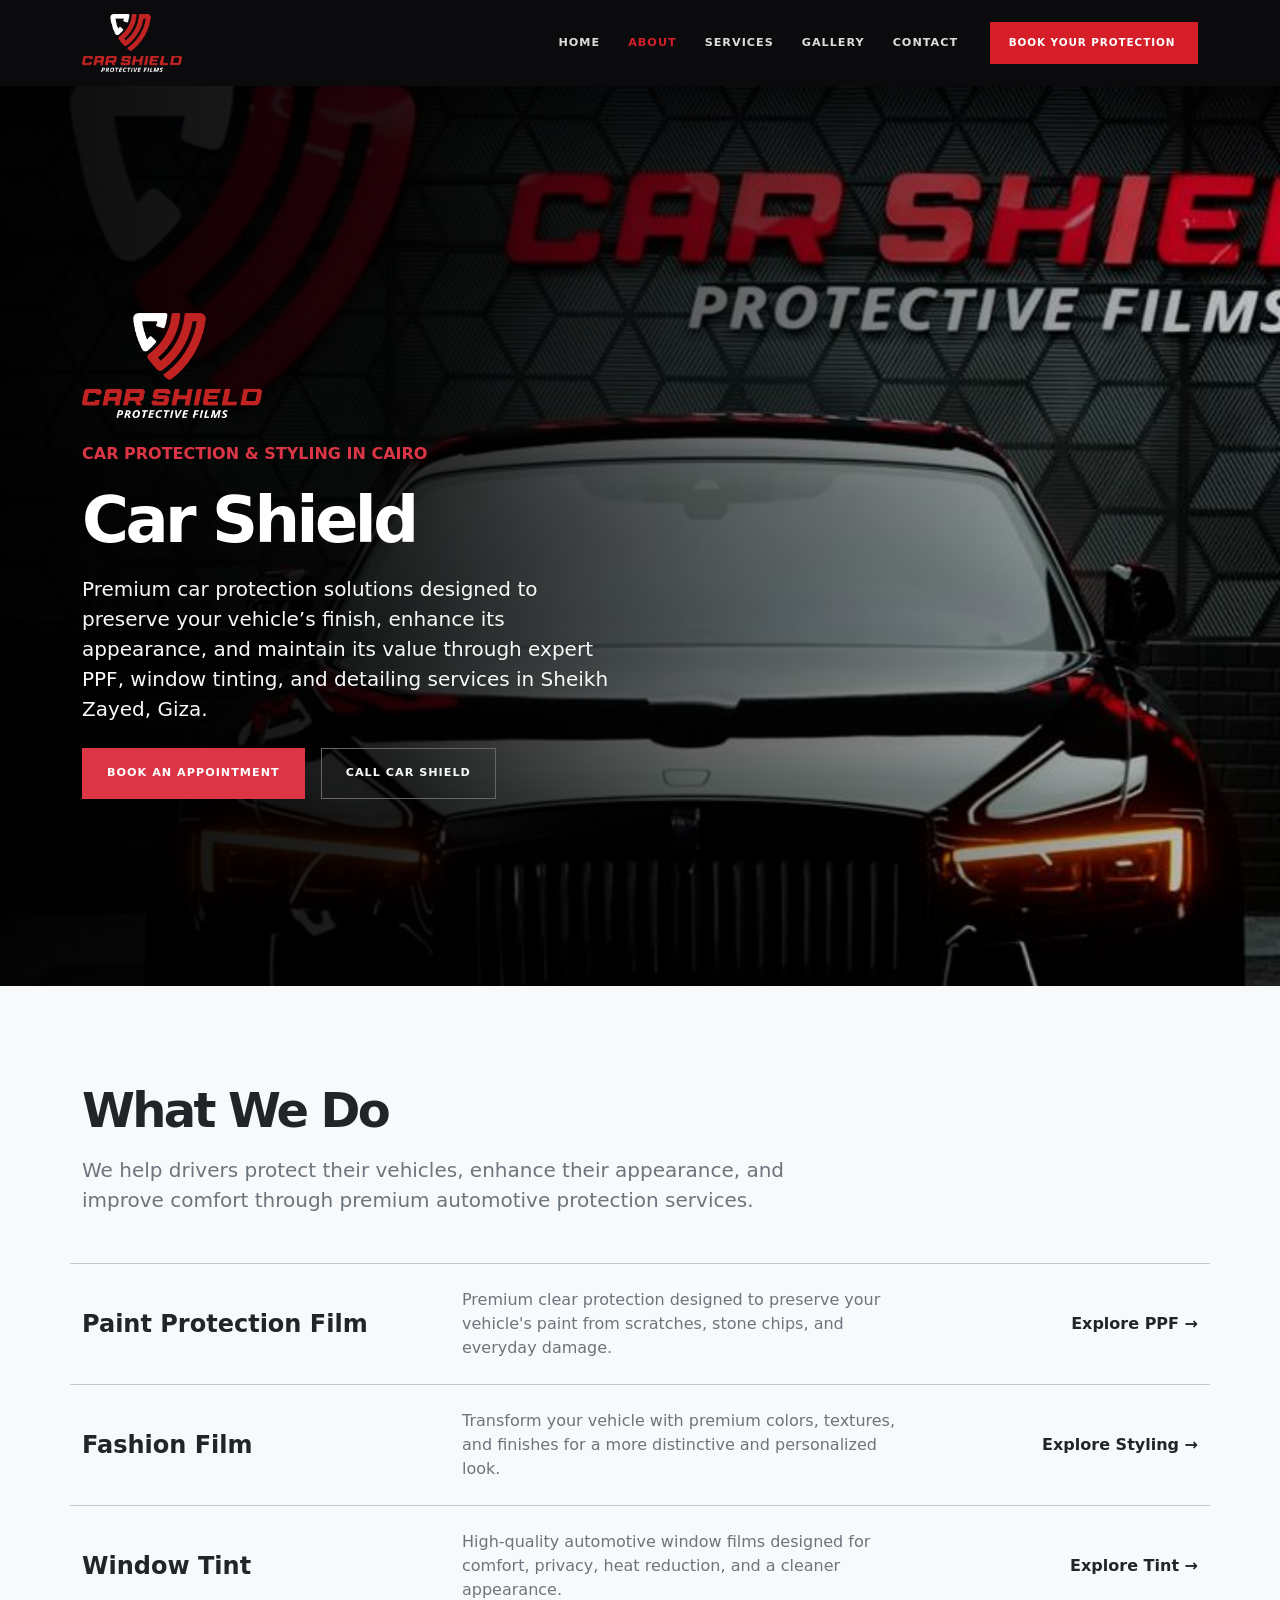
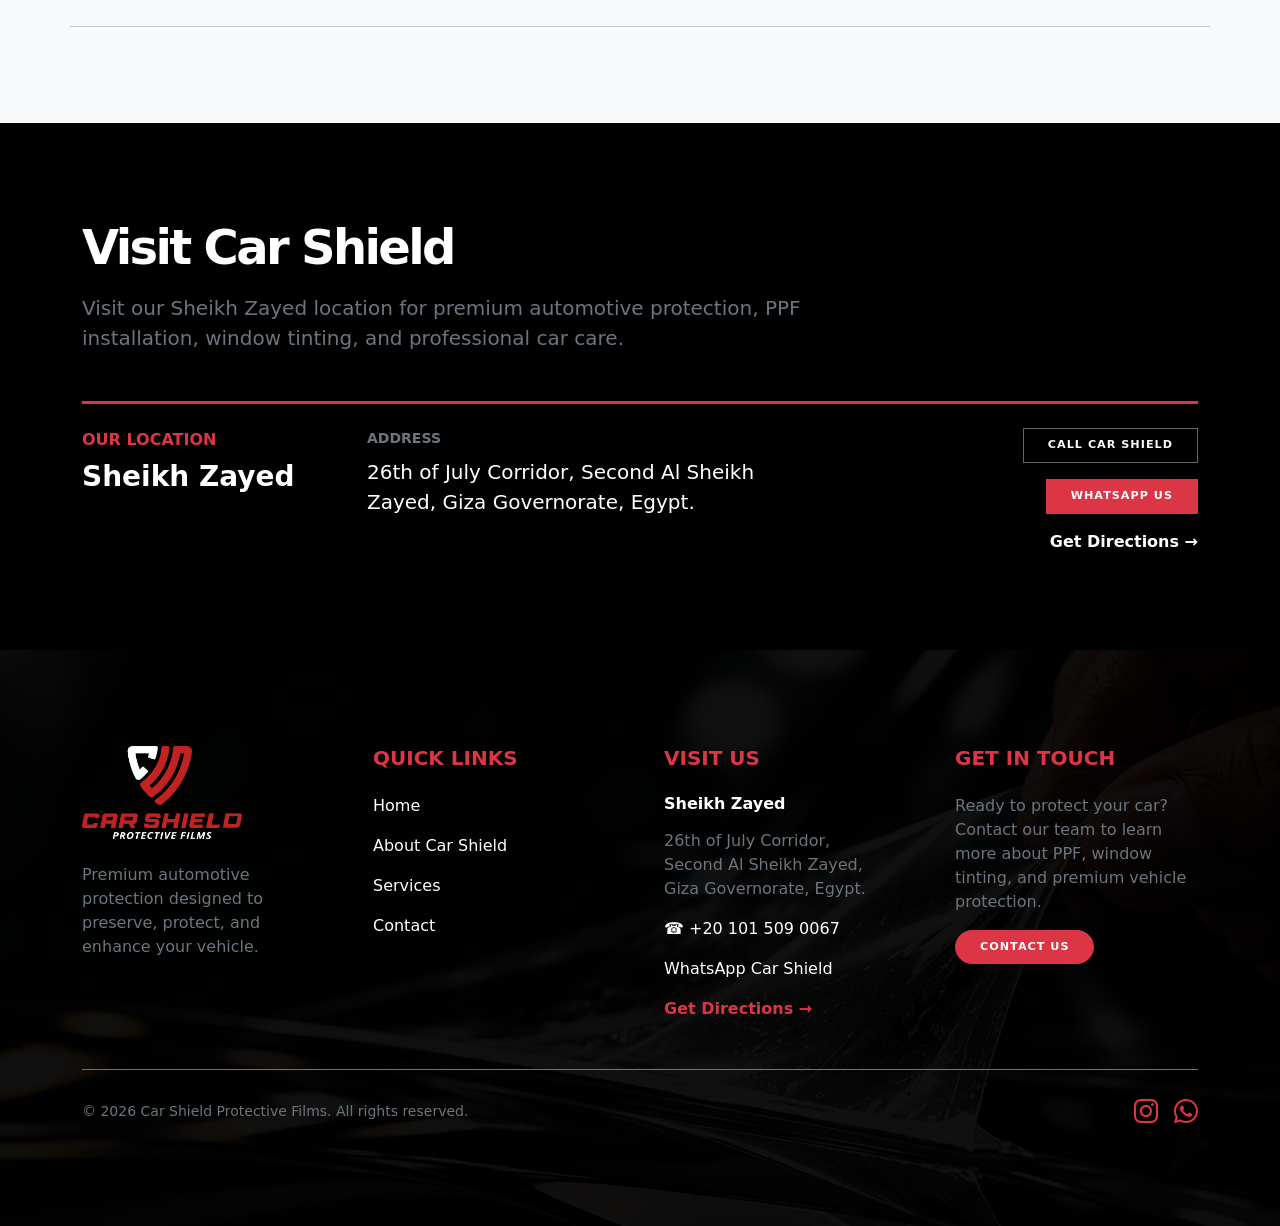
==== commit 7c578d31: "fix link css for refresh" ====
--- a/About.html
+++ b/About.html
@@ -19,7 +19,7 @@
       rel="stylesheet"
       href="https://cdn.jsdelivr.net/npm/bootstrap-icons@1.11.3/font/bootstrap-icons.min.css"
     />
-    <link rel="stylesheet" href="index.css" />
+    <link rel="stylesheet" href="./index.css?v=2" />
   </head>
 
   <body id="top">
--- a/index.css
+++ b/index.css
@@ -179,6 +179,7 @@
 }
 
 @media (prefers-reduced-motion: reduce) {
+
   .site-header,
   .site-header .navbar,
   .site-header .navbar-brand img,
@@ -246,7 +247,7 @@
 }
 
 .body-copy,
-.section-heading > p {
+.section-heading>p {
   color: var(--muted);
   line-height: 1.8;
   font-size: 0.94rem;
@@ -276,12 +277,10 @@
   min-height: 650px;
   position: relative;
   isolation: isolate;
-  background: radial-gradient(
-    ellipse at 74% 48%,
-    #341216 0,
-    #131315 37%,
-    #09090a 72%
-  );
+  background: radial-gradient(ellipse at 74% 48%,
+      #341216 0,
+      #131315 37%,
+      #09090a 72%);
   overflow: hidden;
 
   &::after {
@@ -292,14 +291,12 @@
     width: 70%;
     height: 36%;
     border-radius: 48% 52% 12% 14%;
-    background: linear-gradient(
-      165deg,
-      transparent 10%,
-      #202025 11% 14%,
-      #080809 15% 40%,
-      #3d1115 41% 44%,
-      #0b0b0c 45%
-    );
+    background: linear-gradient(165deg,
+        transparent 10%,
+        #202025 11% 14%,
+        #080809 15% 40%,
+        #3d1115 41% 44%,
+        #0b0b0c 45%);
     transform: skewX(-8deg);
     z-index: -1;
     box-shadow: 0 30px 75px #000;
@@ -506,7 +503,7 @@
     background: #202025;
   }
 
-  > i {
+  >i {
     color: var(--red);
     font-size: 1.7rem;
     margin-bottom: 2.7rem;
@@ -589,7 +586,7 @@
     transform: scale(1.15) rotate(-8deg);
   }
 
-  > .gallery-content {
+  >.gallery-content {
     position: absolute;
     inset: auto 1.2rem 1rem;
     z-index: 10;
@@ -716,7 +713,7 @@
 }
 
 .process-list {
-  > div {
+  >div {
     border-bottom: 1px solid #ffffff75;
     padding: 1.05rem 0;
     display: flex;
@@ -926,1169 +923,15 @@
   }
 }
 
-/* :root {
-
-  --black: #0b0b0d;
-
-  --ink: #131316;
-
-  --panel: #1b1b1f;
-
-  --red: #d51e28;
-
-  --white: #f7f7f5;
-
-  --muted: #aaa9ad;
-
-  font-family: Montserrat, sans-serif
-}
-
-* {
-
-  box-sizing: border-box
-}
-
-html {
-
-  scroll-behavior: smooth
-}
-
-body {
-
-  background: var(--black);
-
-  color: var(--white);
-
-  overflow-x: hidden
-}
-
-h1,
-
-h2,
-
-h3,
-
-p {
-
-  margin-top: 0
-}
-
-h1,
-
-h2 {
-
-  font-weight: 800;
-
-  letter-spacing: -.055em
-}
-
-h2 {
-
-  font-size: clamp(2.4rem, 4vw, 4.3rem);
-
-  line-height: .98
-}
-
-a {
-
-  text-decoration: none
-}
-
-.navbar {
-
-  padding: 1.2rem 0;
-
-  background: linear-gradient(180deg, rgba(0, 0, 0, .72), transparent)
-}
-
-.navbar-brand img,
-
-.footer-logo img {
-
-  width: 142px;
-
-  height: auto
-}
-
-.nav-link {
-
-  color: #ddd !important;
-
-  font-size: .74rem;
-
-  text-transform: uppercase;
-
-  letter-spacing: .1em;
-
-  font-weight: 700;
-
-  padding: .65rem .85rem !important
-}
-
-.nav-link:hover,
-
-.nav-link.active {
-
-  color: var(--red) !important
-}
-
-.btn {
-
-  border-radius: 0;
-
-  text-transform: uppercase;
-
-  letter-spacing: .09em;
-
-  font-size: .7rem;
-
-  font-weight: 800;
-
-  padding: .95rem 1.3rem
-}
-
-.btn-brand {
-
-  background: var(--red);
-
-  color: #fff;
-
-  border: 1px solid var(--red)
-}
-
-.btn-brand:hover {
-
-  background: #ef2b35;
-
-  border-color: #ef2b35;
-
-  color: #fff
-}
-
-.btn-outline-light {
-
-  border-color: #666
-}
-
-.section-pad {
-
-  padding: 8rem 0
-}
-
-.eyebrow {
-
-  font-size: .67rem;
-
-  letter-spacing: .18em;
-
-  font-weight: 800;
-
-  text-transform: uppercase;
-
-  color: var(--red);
-
-  display: flex;
-
-  align-items: center;
-
-  gap: .65rem
-}
-
-.eyebrow span {
-
-  display: inline-block;
-
-  width: 27px;
-
-  height: 1px;
-
-  background: var(--red)
-}
-
-.body-copy,
-
-.section-heading>p {
-
-  color: var(--muted);
-
-  line-height: 1.8;
-
-  font-size: .94rem
-}
-
-.hero {
-
-  height: min(850px, 100vh);
-
-  min-height: 650px;
-
-  position: relative;
-
-  isolation: isolate;
-
-  background: radial-gradient(ellipse at 74% 48%, #341216 0, #131315 37%, #09090a 72%);
-
-  overflow: hidden
-}
-
-.hero:after {
-
-  content: "";
-
-  position: absolute;
-
-  right: -7%;
-
-  bottom: 10%;
-
-  width: 70%;
-
-  height: 36%;
-
-  border-radius: 48% 52% 12% 14%;
-
-  background: linear-gradient(165deg, transparent 10%, #202025 11% 14%, #080809 15% 40%, #3d1115 41% 44%, #0b0b0c 45%);
-
-  transform: skewX(-8deg);
-
-  z-index: -1;
-
-  box-shadow: 0 30px 75px #000
-}
-
-.hero-grid {
-
-  position: absolute;
-
-  inset: 0;
-
-  z-index: -2;
-
-  opacity: .22;
-
-  background-image: linear-gradient(#333 1px, transparent 1px), linear-gradient(90deg, #333 1px, transparent 1px);
-
-  background-size: 70px 70px;
-
-  mask-image: linear-gradient(90deg, #000, transparent 75%)
-}
-
-.hero-glow {
-
-  position: absolute;
-
-  width: 600px;
-
-  height: 600px;
-
-  border: 1px solid #612328;
-
-  border-radius: 50%;
-
-  right: 9%;
-
-  top: 14%;
-
-  z-index: -1;
-
-  box-shadow: 0 0 150px #4a131950
-}
-
-.hero h1 {
-
-  font-size: clamp(3.6rem, 7vw, 7.5rem);
-
-  line-height: .9;
-
-  max-width: 820px
-}
-
-.hero h1 em {
-
-  font-family: 'Playfair Display', serif;
-
-  font-weight: 600;
-
-  color: var(--red)
-}
-
-.hero-copy {
-
-  max-width: 540px;
-
-  color: #bbb;
-
-  line-height: 1.75;
-
-  font-size: 1rem;
-
-  margin: 1.8rem 0
-}
-
-.hero-proof {
-
-  margin-top: 4.5rem;
-
-  color: #aaa;
-
-  font-size: .65rem;
-
-  letter-spacing: .05em;
-
-  text-transform: uppercase
-}
-
-.hero-proof b {
-
-  color: #fff;
-
-  font-size: 1rem;
-
-  margin-right: .25rem
-}
-
-.scroll-note {
-
-  position: absolute;
-
-  bottom: 2.5rem;
-
-  left: 5%;
-
-  font-size: .56rem;
-
-  letter-spacing: .18em;
-
-  color: #aaa;
-
-  display: flex;
-
-  align-items: center;
-
-  gap: .8rem
-}
-
-.scroll-note span {
-
-  height: 1px;
-
-  width: 40px;
-
-  background: var(--red)
-}
-
-.about {
-
-  background: #f3f1ed;
-
-  color: #141416
-}
-
-.about .body-copy {
-
-  color: #5e5d61
-}
-
-.about-visual {
-
-  height: 450px;
-
-  position: relative;
-
-  overflow: hidden;
-
-  background: linear-gradient(135deg, #2d2d32, #0e0e10 60%);
-
-  box-shadow: 25px 25px 0 var(--red);
-
-}
-
-.about-visual img {
-
-  display: block;
-
-  width: 100%;
-
-  height: 100%;
-
-  object-fit: cover;
-
-  object-position: center 65%;
-
-}
-
-.about-visual::before,
-
-.about-visual::after {
-
-  content: none !important;
-
-  display: none !important;
-
-  background: none !important;
-
-}
-
-.visual-car {
-
-  position: absolute;
-
-  width: 90%;
-
-  height: 31%;
-
-  bottom: 19%;
-
-  left: 4%;
-
-  border-radius: 55% 50% 20% 24%;
-
-  box-shadow: inset 0 15px 10px #fff2
-}
-
-.quality-card {
-
-  position: absolute;
-
-  right: 1.8rem;
-
-  top: 1.8rem;
-
-  color: white;
-
-  display: flex;
-
-  gap: .75rem;
-
-  align-items: center;
-
-  text-transform: uppercase;
-
-  font-size: .64rem;
-
-  letter-spacing: .1em
-}
-
-.quality-card i {
-
-  font-size: 2rem;
-
-  color: var(--red)
-}
-
-.quality-card b {
-
-  font-size: .95rem
-}
-
-.check {
-
-  font-weight: 700;
-
-  font-size: .78rem
-}
-
-.check i {
-
-  color: var(--red);
-
-  margin-right: .45rem
-}
-
-.text-link {
-
-  color: var(--red);
-
-  font-size: .7rem;
-
-  text-transform: uppercase;
-
-  letter-spacing: .1em;
-
-  font-weight: 800
-}
-
-.section-dark {
-
-  background: #131316
-}
-
-.section-heading {
-
-  max-width: 620px
-}
-
-.service-card {
-
-  height: 100%;
-
-  background: #1b1b1f;
-
-  padding: 2rem 1.7rem;
-
-  position: relative;
-
-  border-bottom: 2px solid transparent;
-
-  transition: .3s
-}
-
-.service-card:hover {
-
-  transform: translateY(-7px);
-
-  border-color: var(--red);
-
-  background: #202025
-}
-
-.service-number {
-
-  position: absolute;
-
-  right: 1.4rem;
-
-  top: 1.4rem;
-
-  color: #5c5b60;
-
-  font-size: .65rem;
-
-  letter-spacing: .1em
-}
-
-.service-card>i {
-
-  color: var(--red);
-
-  font-size: 1.7rem;
-
-  margin-bottom: 2.7rem
-}
-
-.service-card h3 {
-
-  font-size: 1.1rem;
-
-  font-weight: 800
-}
-
-.service-card p {
-
-  color: #aaa;
-
-  font-size: .8rem;
-
-  line-height: 1.75
-}
-
-.service-card a {
-
-  font-size: .64rem;
-
-  color: #fff;
-
-  text-transform: uppercase;
-
-  letter-spacing: .08em;
-
-  font-weight: 700
-}
-
-.service-card a i {
-
-  color: var(--red);
-
-  margin-left: .35rem
-}
-
-.gallery-grid {
-
-  display: grid;
-
-  grid-template-columns: repeat(12, 1fr);
-
-  grid-auto-rows: 150px;
-
-  gap: 1rem
-}
-
-.gallery-item {
-  position: relative;
-  overflow: hidden;
-  background-color: #25252a;
-
-  background-size: cover;
-  background-position: center;
-  background-repeat: no-repeat;
-
-  transition: .3s;
-
-  a {
-    grid-column: span 7;
-    grid-row: span 3;
-
-    background-size: cover;
-    background-position: 42% center;
-  }
-
-  img {
-    width: 100%;
-    height: 100%;
-    object-fit: cover;
-    object-position: center;
-    display: block;
-  }
-}
-
-.gallery-item:before {
-
-  content: "";
-
-  position: absolute;
-
-  inset: -15%;
-
-  background: linear-gradient(140deg, transparent 35%, #fff2 36% 39%, transparent 40%), radial-gradient(ellipse at 70% 70%, #d41f2845, transparent 42%);
-
-  transform: rotate(-8deg);
-
-  transition: .5s
-}
-
-.gallery-item:hover:before {
-
-  transform: scale(1.15) rotate(-8deg)
-}
-
-.gallery-item>div {
-
-  position: absolute;
-
-  inset: auto 1.2rem 1rem;
-
-  z-index: 1
-}
-
-.gallery-item span {
-
-  font-size: .55rem;
-
-  letter-spacing: .13em;
-
-  color: #ccc
-}
-
-.gallery-item h3 {
-
-  font-size: 1rem;
-
-  margin: 0;
-
-  font-weight: 700
-}
-
-.gallery-a {
-  grid-column: span 7;
-  grid-row: span 3;
-  position: relative;
-  overflow: hidden;
-}
-
-.gallery-a .carousel,
-.gallery-a .carousel-inner,
-.gallery-a .carousel-item {
-  width: 100%;
-  height: 100%;
-}
-
-.gallery-a .carousel-item img {
-  width: 100%;
-  height: 100%;
-  object-fit: cover;
-  object-position: center;
-}
-
-.gallery-content {
-  position: absolute !important;
-  left: 1.2rem !important;
-  bottom: 1rem !important;
-  z-index: 10;
-}
-
-.gallery-a {
-  grid-column: span 7;
-  grid-row: span 4;
-  position: relative;
-  overflow: hidden;
-
-  .carousel-inner {
-    position: relative !important;
-    inset: auto !important;
-
-    width: 100%;
-    height: 100%;
-
-  }
-
-  .carousel-item {
-    width: 100%;
-    height: 100%;
-
-    img {
-      width: 100%;
-      height: 100%;
-      object-fit: cover;
-      object-position: center;
-    }
-
-  }
-
-}
-
-
-.gallery-b {
-
-  grid-column: span 5;
-
-  grid-row: span 2;
-
-  background-image: linear-gradient(135deg, #0a1119, #31373b 55%, #ad1d26)
-}
-
-.gallery-c {
-
-  grid-column: span 5;
-
-  grid-row: span 2;
-
-  background-image: linear-gradient(135deg, #372825, #151518 50%, #030303)
-}
-
-.gallery-d {
-
-  grid-column: span 7;
-
-  grid-row: span 1;
-
-  background-image: linear-gradient(135deg, #101820, #111113 57%, #562126)
-}
-
-.gallery-note {
-
-  font-size: .7rem;
-
-  color: #777
-}
-
-.process {
-
-  background: var(--red)
-}
-
-.process .eyebrow {
-
-  color: #fff
-}
-
-.process .eyebrow span {
-
-  background: #fff
-}
-
-.process .body-copy {
-
-  color: #ffe8e8
-}
-
-.process-list>div {
-
-  border-bottom: 1px solid #ffffff75;
-
-  padding: 1.05rem 0;
-
-  display: flex;
-
-  align-items: center;
-
-  gap: 1.1rem
-}
-
-.process-list b {
-
-  font-size: .7rem
-}
-
-.process-list span {
-
-  font-size: 1rem;
-
-  font-weight: 700
-}
-
-.process-list i {
-
-  margin-left: auto
-}
-
-.testimonials {
-
-  background: #eeeae3;
-
-  color: #151518
-}
-
-.review {
-
-  max-width: 850px
-}
-
-.stars {
-
-  color: var(--red);
-
-  letter-spacing: .25em;
-
-  font-size: .85rem;
-
-  margin-bottom: 1.4rem
-}
-
-.review blockquote {
-
-  font-family: 'Playfair Display', serif;
-
-  font-style: italic;
-
-  font-size: clamp(1.6rem, 3vw, 2.8rem);
-
-  line-height: 1.25
-}
-
-.review p {
-
-  font-size: .75rem;
-
-  text-transform: uppercase;
-
-  letter-spacing: .1em;
-
-  margin-top: 1.7rem
-}
-
-.review span {
-
-  color: var(--red);
-
-  margin: 0 .5rem
-}
-
-.carousel-indicators button {
-
-  width: 22px !important;
-
-  height: 2px !important;
-
-  background: var(--red) !important
-}
-
-.contact {
-
-  background: linear-gradient(130deg, #151518, #0b0b0d)
-}
-
-.contact h2 {
-
-  max-width: 500px
-}
-
-.contact-detail {
-
-  display: flex;
-
-  align-items: center;
-
-  gap: 1rem;
-
-  margin-top: 1.6rem;
-
-  color: #999;
-
-  font-size: .75rem
-}
-
-.contact-detail i {
-
-  color: var(--red);
-
-  font-size: 1.5rem;
-
-  width: 25px
-}
-
-.contact-detail b {
-
-  color: white;
-
-  font-size: .88rem
-}
-
-.contact-form {
-
-  background: #1b1b1f;
-
-  padding: 2rem
-}
-
-.contact-form label {
-
-  color: #aaa;
-
-  text-transform: uppercase;
-
-  letter-spacing: .1em;
-
-  font-size: .62rem;
-
-  font-weight: 700;
-
-  margin-bottom: .4rem
-}
-
-.form-control,
-
-.form-select {
-
-  background: #111114;
-
-  border: 1px solid #3a393e;
-
-  border-radius: 0;
-
-  color: white;
-
-  padding: .8rem;
-
-  font-size: .8rem
-}
-
-.form-control:focus,
-
-.form-select:focus {
-
-  background: #111114;
-
-  color: white;
-
-  border-color: var(--red);
-
-  box-shadow: none
-}
-
-.form-select {
-
-  color: #aaa
-}
-
-footer {
-
-  background: #070708;
-
-  padding: 3rem 0 1.4rem
-}
-
-.footer-top {
-
-  display: flex;
-
-  align-items: center;
-
-  justify-content: space-between;
-
-  gap: 2rem;
-
-  padding-bottom: 2.5rem
-}
-
-.footer-links {
-
-  display: flex;
-
-  gap: 1.5rem
-}
-
-.footer-links a,
-
-.footer-bottom {
-
-  color: #999;
-
-  font-size: .65rem;
-
-  text-transform: uppercase;
-
-  letter-spacing: .08em
-}
-
-.footer-links a:hover {
-
-  color: var(--red)
-}
-
-.social {
-
-  display: flex;
-
-  gap: .6rem
-}
-
-.social a {
-
-  display: grid;
-
-  place-items: center;
-
-  width: 29px;
-
-  height: 29px;
-
-  border: 1px solid #444;
-
-  color: #fff;
-
-  font-size: .75rem
-}
-
-.social a:hover {
-
-  background: var(--red);
-
-  border-color: var(--red)
-}
-
-.footer-bottom {
-
-  border-top: 1px solid #29292c;
-
-  padding-top: 1.4rem;
-
-  display: flex;
-
-  justify-content: space-between
-}
-
-@media(max-width:991px) {
-
-  .section-pad {
-
-    padding: 5rem 0
-  }
-
-  .navbar {
-
-    background: #0b0b0de8
-  }
-
-  .hero {
-
-    min-height: 690px
-  }
-
-  .about-visual {
-
-    height: 370px
-  }
-
-  .gallery-grid {
-
-    grid-auto-rows: 110px
-  }
-
-}
-
-@media(max-width:575px) {
-
-  .hero h1 {
-
-    font-size: 3.4rem
-  }
-
-  .hero-proof {
-
-    margin-top: 3rem;
-
-    gap: 1rem !important
-  }
-
-  .hero-proof span {
-
-    width: 100%
-  }
-
-  .about-visual {
-
-    height: 290px;
-
-    box-shadow: 12px 12px 0 var(--red)
-  }
-
-  .gallery-grid {
-
-    gap: .6rem;
-
-    grid-auto-rows: 85px
-  }
-
-  .gallery-b,
-
-  .gallery-c {
-
-    grid-column: span 6;
-
-    grid-row: span 2
-  }
-
-  .gallery-d {
-
-    grid-column: span 12
-  }
-
-  .footer-top,
-
-  .footer-bottom {
-
-    align-items: flex-start;
-
-    flex-direction: column;
-
-    gap: 1.2rem
-  }
-
-  .footer-links {
-
-    flex-wrap: wrap;
-
-    gap: .8rem 1rem
-  }
-
-  .contact-form {
-
-    padding: 1.3rem
-  }
-
-  .scroll-note {
-
-    display: none
-  }
-} */
+
 
 /* ===== ABOUT SECTION ANIMATION ===== */
 
 #about.about-motion .about-visual,
-#about.about-motion .col-lg-6:nth-child(2) > .eyebrow,
-#about.about-motion .col-lg-6:nth-child(2) > h2,
-#about.about-motion .col-lg-6:nth-child(2) > .body-copy,
-#about.about-motion .row.g-3 > .col-sm-6,
+#about.about-motion .col-lg-6:nth-child(2)>.eyebrow,
+#about.about-motion .col-lg-6:nth-child(2)>h2,
+#about.about-motion .col-lg-6:nth-child(2)>.body-copy,
+#about.about-motion .row.g-3>.col-sm-6,
 #about.about-motion .text-link {
   opacity: 0;
   transform: translateY(25px);
@@ -2117,19 +960,19 @@
 }
 
 /* Stagger features */
-#about.about-motion .row.g-3 > .col-sm-6:nth-child(1) {
+#about.about-motion .row.g-3>.col-sm-6:nth-child(1) {
   transition-delay: 0.45s;
 }
 
-#about.about-motion .row.g-3 > .col-sm-6:nth-child(2) {
+#about.about-motion .row.g-3>.col-sm-6:nth-child(2) {
   transition-delay: 0.55s;
 }
 
-#about.about-motion .row.g-3 > .col-sm-6:nth-child(3) {
+#about.about-motion .row.g-3>.col-sm-6:nth-child(3) {
   transition-delay: 0.65s;
 }
 
-#about.about-motion .row.g-3 > .col-sm-6:nth-child(4) {
+#about.about-motion .row.g-3>.col-sm-6:nth-child(4) {
   transition-delay: 0.75s;
 }
 
@@ -2139,10 +982,10 @@
 
 /* Reveal elements */
 #about.about-motion.is-visible .about-visual,
-#about.about-motion.is-visible .col-lg-6:nth-child(2) > .eyebrow,
-#about.about-motion.is-visible .col-lg-6:nth-child(2) > h2,
-#about.about-motion.is-visible .col-lg-6:nth-child(2) > .body-copy,
-#about.about-motion.is-visible .row.g-3 > .col-sm-6,
+#about.about-motion.is-visible .col-lg-6:nth-child(2)>.eyebrow,
+#about.about-motion.is-visible .col-lg-6:nth-child(2)>h2,
+#about.about-motion.is-visible .col-lg-6:nth-child(2)>.body-copy,
+#about.about-motion.is-visible .row.g-3>.col-sm-6,
 #about.about-motion.is-visible .text-link {
   opacity: 1;
   transform: translate(0);
@@ -2159,11 +1002,12 @@
 
 /* Accessibility */
 @media (prefers-reduced-motion: reduce) {
+
   #about.about-motion .about-visual,
-  #about.about-motion .col-lg-6:nth-child(2) > .eyebrow,
-  #about.about-motion .col-lg-6:nth-child(2) > h2,
-  #about.about-motion .col-lg-6:nth-child(2) > .body-copy,
-  #about.about-motion .row.g-3 > .col-sm-6,
+  #about.about-motion .col-lg-6:nth-child(2)>.eyebrow,
+  #about.about-motion .col-lg-6:nth-child(2)>h2,
+  #about.about-motion .col-lg-6:nth-child(2)>.body-copy,
+  #about.about-motion .row.g-3>.col-sm-6,
   #about.about-motion .text-link {
     opacity: 1;
     transform: none;
@@ -2207,13 +1051,11 @@
     inset: 0;
     z-index: -1;
     pointer-events: none;
-    background: linear-gradient(
-      90deg,
-      rgba(0, 0, 0, 0.95) 0%,
-      rgba(0, 0, 0, 0.85) 30%,
-      rgba(0, 0, 0, 0.55) 55%,
-      rgba(0, 0, 0, 0.1) 100%
-    );
+    background: linear-gradient(90deg,
+        rgba(0, 0, 0, 0.95) 0%,
+        rgba(0, 0, 0, 0.85) 30%,
+        rgba(0, 0, 0, 0.55) 55%,
+        rgba(0, 0, 0, 0.1) 100%);
   }
 
   .container {
@@ -2248,12 +1090,10 @@
     }
 
     .about-hero-overlay {
-      background: linear-gradient(
-        90deg,
-        rgba(0, 0, 0, 0.92),
-        rgba(0, 0, 0, 0.65) 65%,
-        rgba(0, 0, 0, 0.3)
-      );
+      background: linear-gradient(90deg,
+          rgba(0, 0, 0, 0.92),
+          rgba(0, 0, 0, 0.65) 65%,
+          rgba(0, 0, 0, 0.3));
     }
 
     .about-hero-logo {
@@ -2276,12 +1116,10 @@
     }
 
     .about-hero-overlay {
-      background: linear-gradient(
-        180deg,
-        rgba(0, 0, 0, 0.75) 0%,
-        rgba(0, 0, 0, 0.8) 45%,
-        rgba(0, 0, 0, 0.6) 100%
-      );
+      background: linear-gradient(180deg,
+          rgba(0, 0, 0, 0.75) 0%,
+          rgba(0, 0, 0, 0.8) 45%,
+          rgba(0, 0, 0, 0.6) 100%);
     }
 
     .about-hero-content {
@@ -2306,3 +1144,83 @@
     }
   }
 }
+
+/* =========================
+   Gallery page - single source of truth
+   ========================= */
+#gallery {
+  #galleryTabs {
+    --bs-nav-pills-link-active-bg: var(--red);
+    --bs-nav-pills-link-active-color: #fff;
+
+    .nav-link {
+      background: transparent !important;
+      color: #ddd !important;
+      border: 1px solid transparent;
+      border-radius: 6px;
+      box-shadow: none;
+      transition: background-color 0.25s ease, color 0.25s ease;
+
+      &:hover:not(.active) {
+        color: var(--red) !important;
+      }
+
+      &.active,
+      &.active:hover,
+      &.active:focus {
+        background: var(--red) !important;
+        color: #fff !important;
+        border-color: var(--red) !important;
+        box-shadow: none !important;
+      }
+    }
+  }
+
+  .tab-content {
+    .tab-pane {
+      .row > [class*="col-"] {
+        min-width: 0;
+      }
+
+      img.gallery-photo {
+        display: block;
+        width: 100%;
+        height: 300px;
+        max-height: 300px;
+        object-fit: cover;
+        object-position: center;
+        border-radius: 12px;
+      }
+
+      video.gallery-video {
+        display: block;
+        width: 100%;
+        height: 300px;
+        max-height: 300px;
+        object-fit: contain;
+        background: #111;
+        border-radius: 12px;
+      }
+    }
+  }
+
+  @media (max-width: 991px) {
+    .tab-content .tab-pane img.gallery-photo {
+      height: 280px;
+      max-height: 280px;
+    }
+  }
+
+  @media (max-width: 575px) {
+    #galleryTabs .nav-link {
+      padding: 0.55rem 0.65rem !important;
+      font-size: 0.65rem;
+    }
+
+    .tab-content .tab-pane img.gallery-photo {
+      height: 260px;
+      max-height: 260px;
+    }
+  }
+}
+  
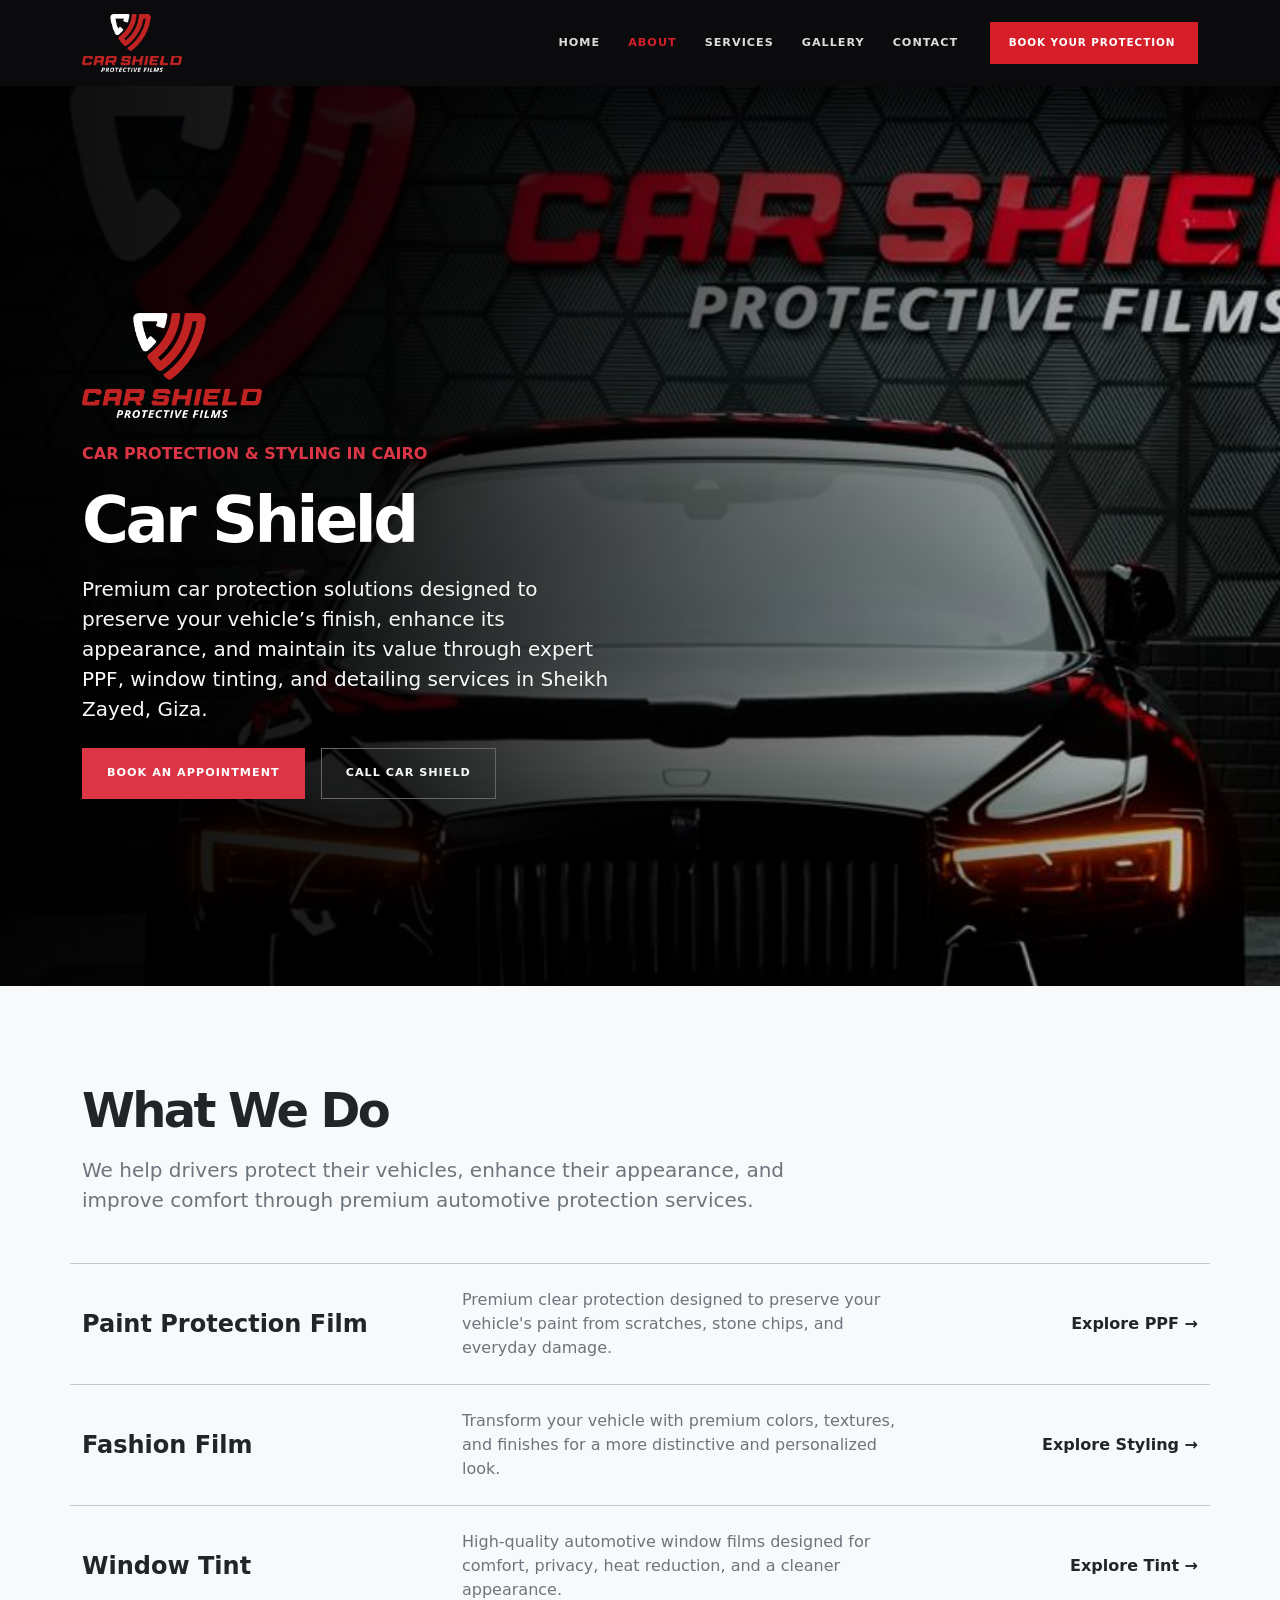
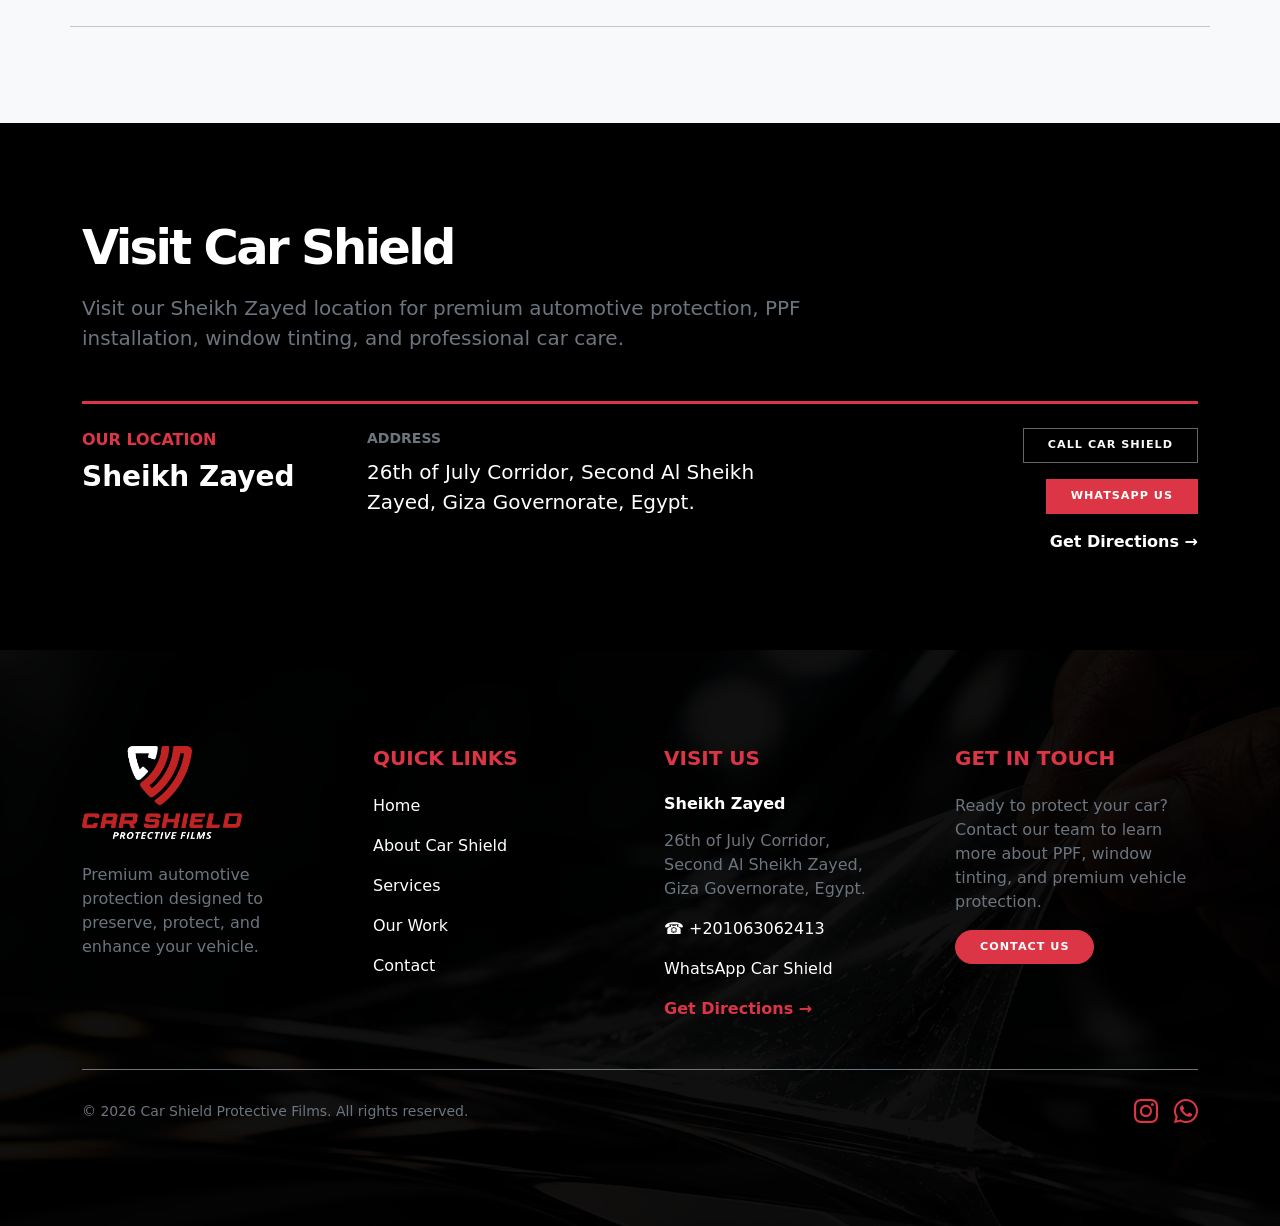
==== commit 97ddc57c: "ready for deploy without imgs in gallery" ====
--- a/About.html
+++ b/About.html
@@ -294,6 +294,7 @@
         </div>
       </div>
     </section>
+    
     <footer class="bg-black text-white position-relative overflow-hidden py-5">
       <!-- Background image -->
       <img
@@ -329,23 +330,21 @@
             <h5 class="text-danger fw-bold text-uppercase mb-4">Quick Links</h5>
 
             <div class="d-flex flex-column gap-3">
-              <a href="./index.html" class="text-white text-decoration-none">
-                Home
-              </a>
+              <a href="#home" class="text-white text-decoration-none"> Home </a>
 
               <a href="./About.html" class="text-white text-decoration-none">
                 About Car Shield
               </a>
 
-              <a href="./services.html" class="text-white text-decoration-none">
+              <a href="#services" class="text-white text-decoration-none">
                 Services
               </a>
 
-              <!-- <a href="#work" class="text-white text-decoration-none">
+              <a href="#work" class="text-white text-decoration-none">
                 Our Work
-              </a> -->
-
-              <a href="./contact.html " class="text-white text-decoration-none">
+              </a>
+
+              <a href="#contact" class="text-white text-decoration-none">
                 Contact
               </a>
             </div>
@@ -365,15 +364,15 @@
 
             <!-- Call -->
             <a
-              href="tel:+201015090067"
+              href="tel:+201063062413"
               class="d-block text-white text-decoration-none mb-3"
             >
-              ☎ +20 101 509 0067
-            </a>
-
-            <!-- WhatsApp -->
-            <a
-              href="https://wa.me/201015090067"
+              ☎ +201063062413
+            </a>
+
+            <!-- WhatsApp  -->
+            <a
+              href="https://wa.me/201063062413"
               target="_blank"
               rel="noopener"
               class="d-block text-white text-decoration-none mb-3"
@@ -404,7 +403,7 @@
             </p>
 
             <a
-              href="https://wa.me/201015090067"
+              href="https://wa.me/201063062413"
               target="_blank"
               rel="noopener"
               class="btn btn-danger rounded-pill px-4 py-2 fw-semibold"
@@ -436,7 +435,7 @@
 
             <!-- WhatsApp -->
             <a
-              href="https://wa.me/201015090067"
+              href="https://wa.me/201063062413"
               target="_blank"
               rel="noopener"
               class="text-danger fs-4"
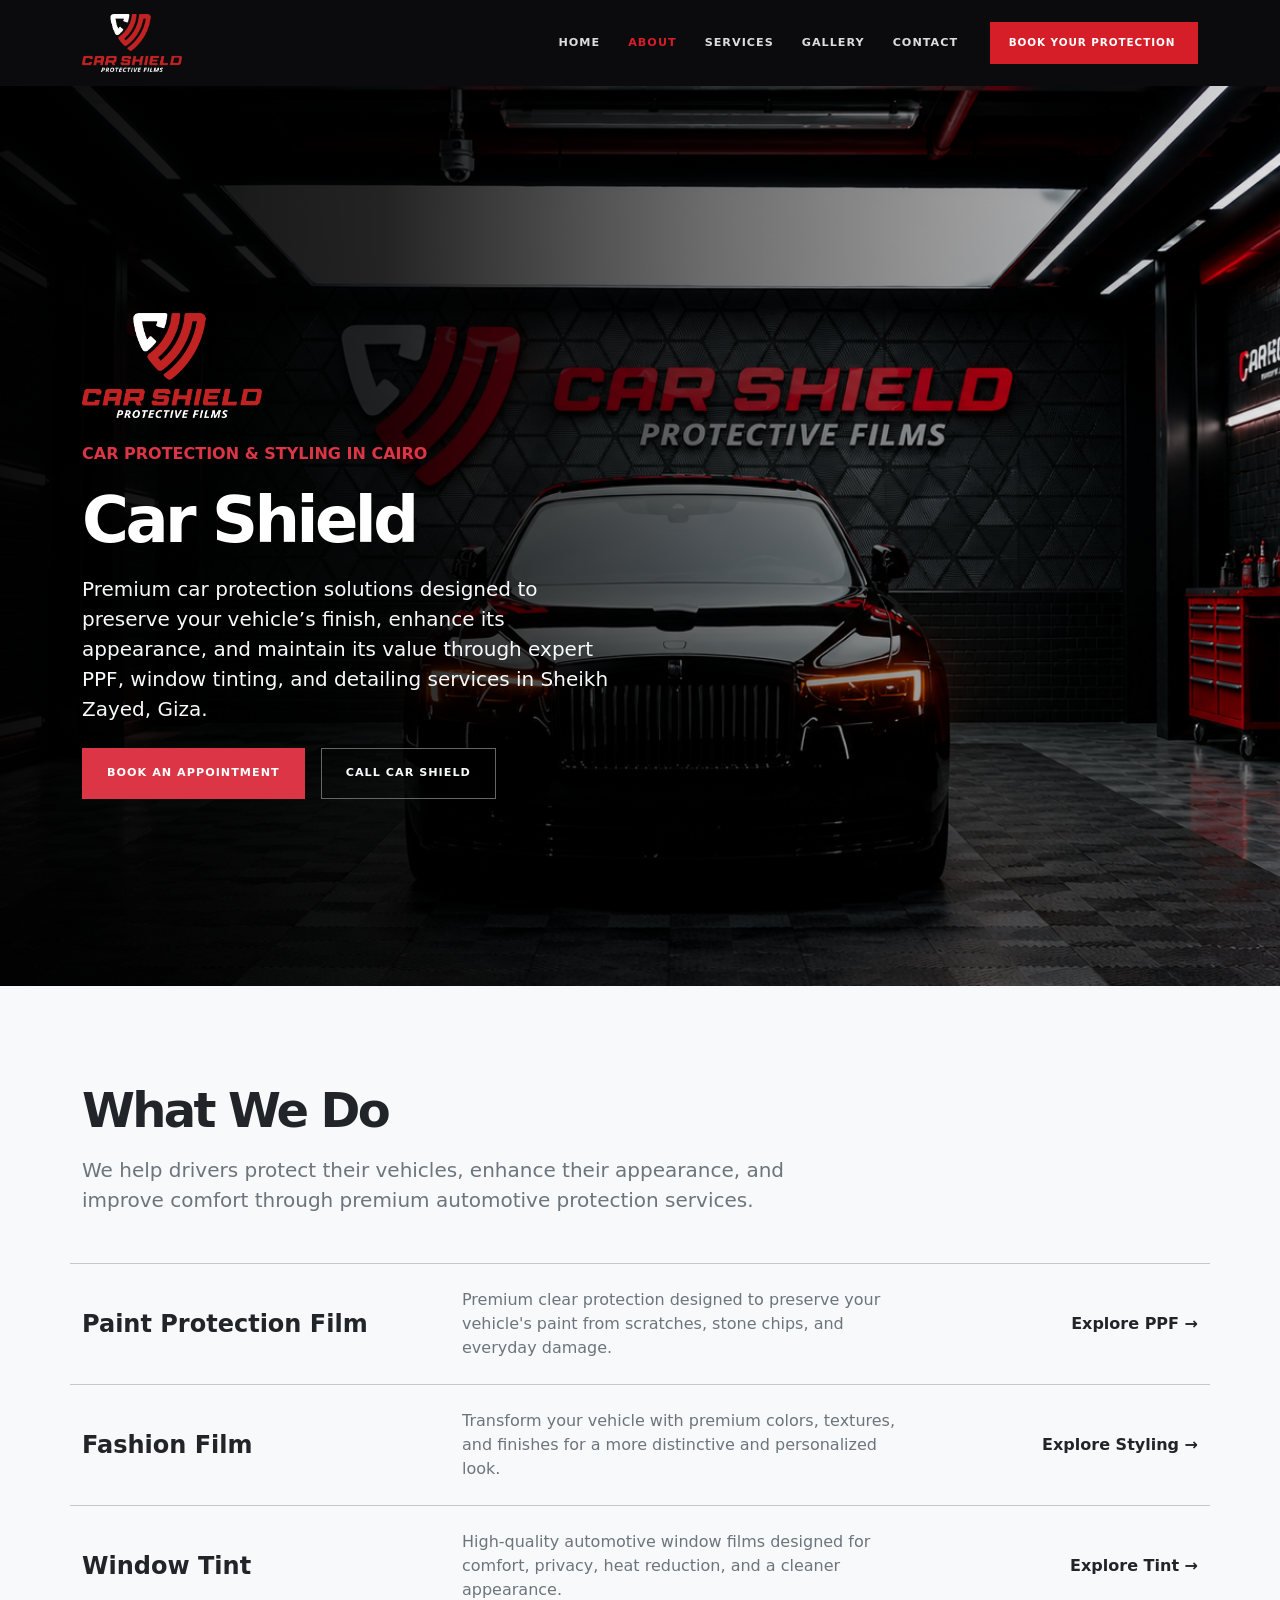
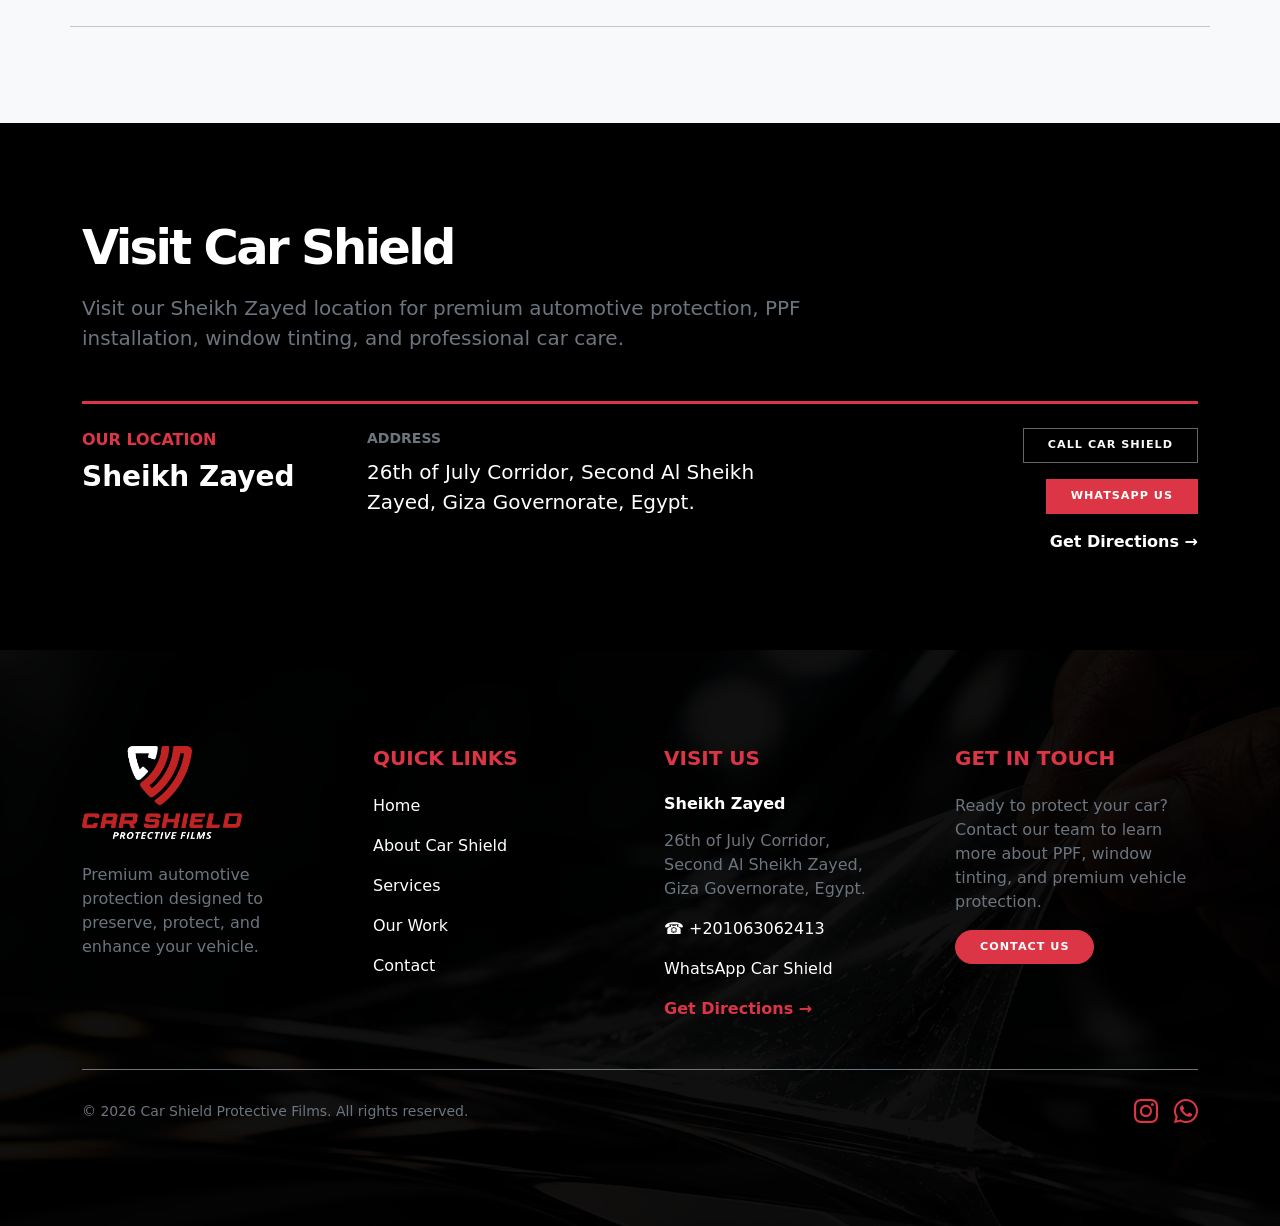
==== commit 456771d0: "4el rkm dab mn about" ====
--- a/About.html
+++ b/About.html
@@ -115,7 +115,7 @@
                 </a>
 
                 <a
-                  href="tel:+201015090067"
+                  href="tel:+201063062413"
                   class="btn btn-outline-light btn-lg fw-bold px-4 py-3"
                 >
                   Call Car Shield
@@ -261,7 +261,7 @@
                   >
                     <!-- Call -->
                     <a
-                      href="tel:+201015090067"
+                      href="tel:+201063062413"
                       class="btn btn-outline-light rounded-0 px-4 py-2"
                     >
                       Call Car Shield
@@ -269,7 +269,7 @@
 
                     <!-- WhatsApp -->
                     <a
-                      href="https://wa.me/201015090067"
+                      href="https://wa.me/201063062413"
                       target="_blank"
                       rel="noopener"
                       class="btn btn-danger rounded-0 px-4 py-2"
@@ -294,7 +294,7 @@
         </div>
       </div>
     </section>
-    
+
     <footer class="bg-black text-white position-relative overflow-hidden py-5">
       <!-- Background image -->
       <img
